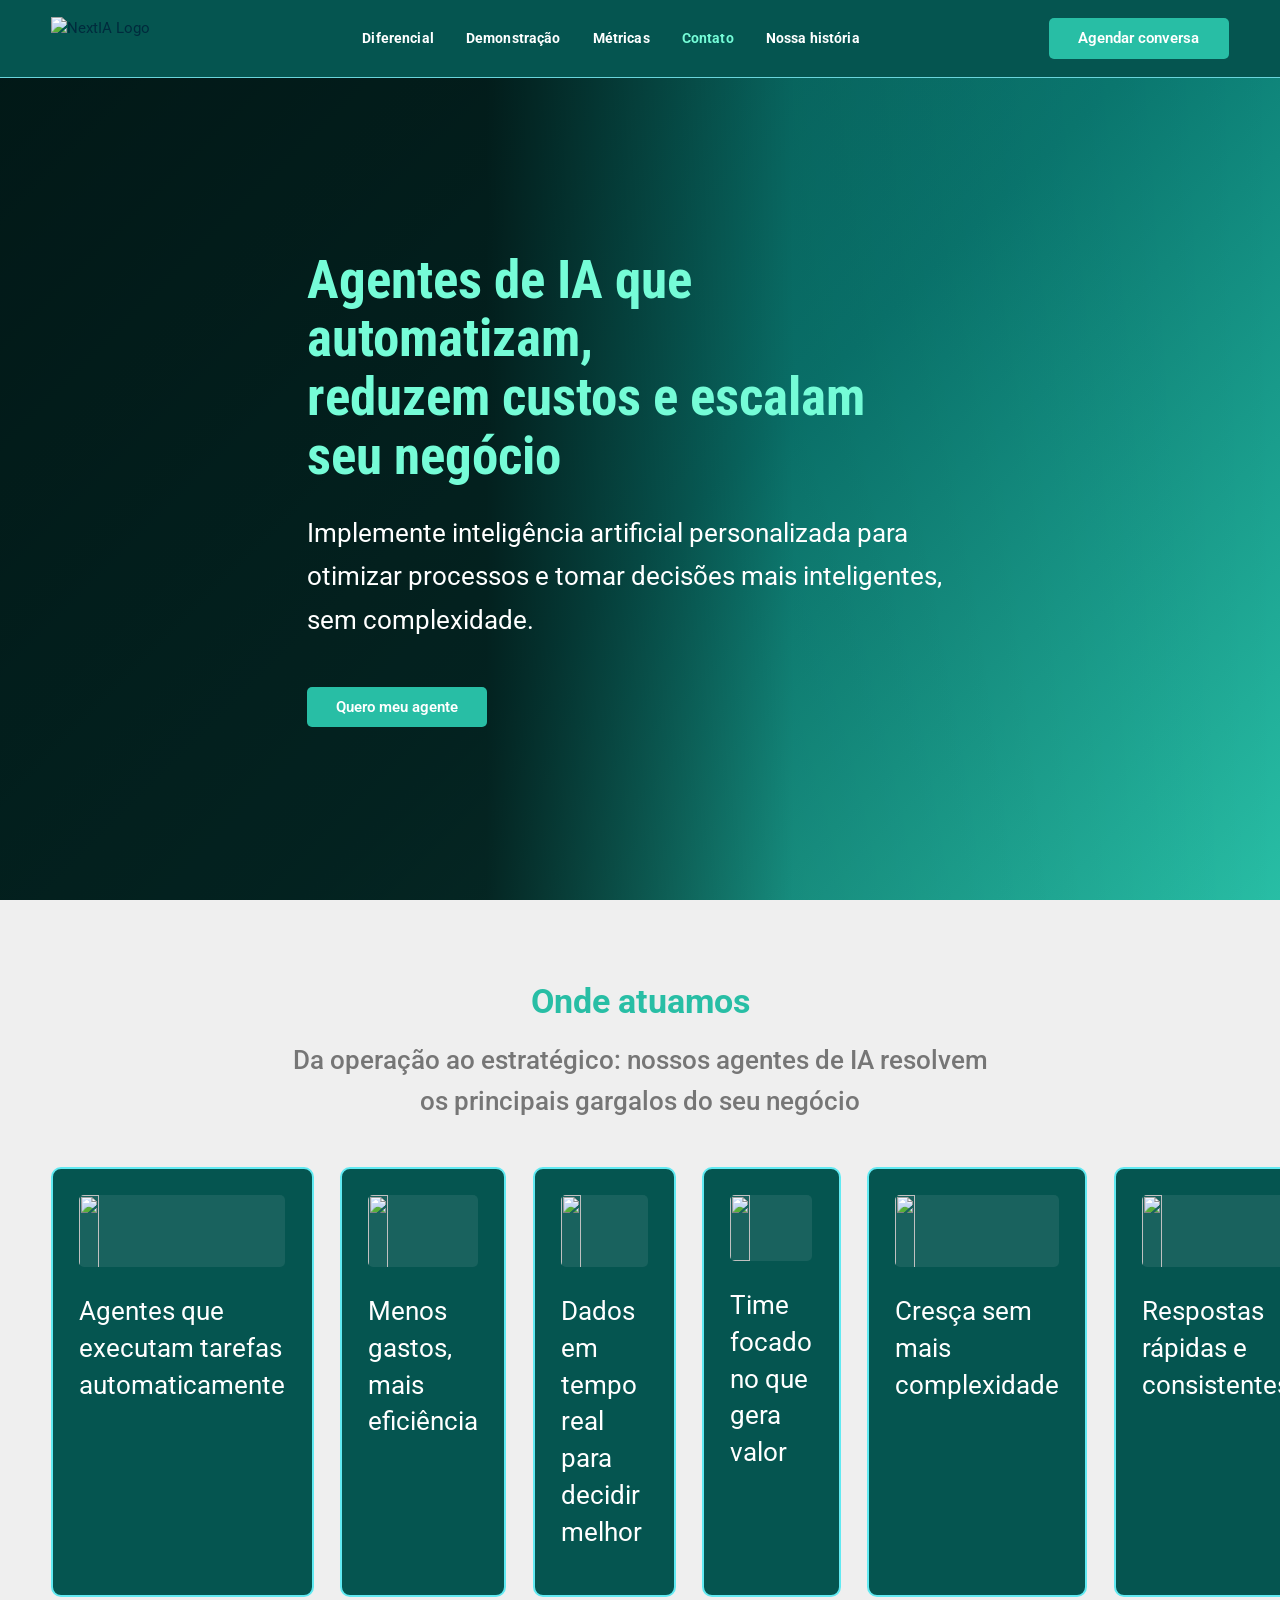
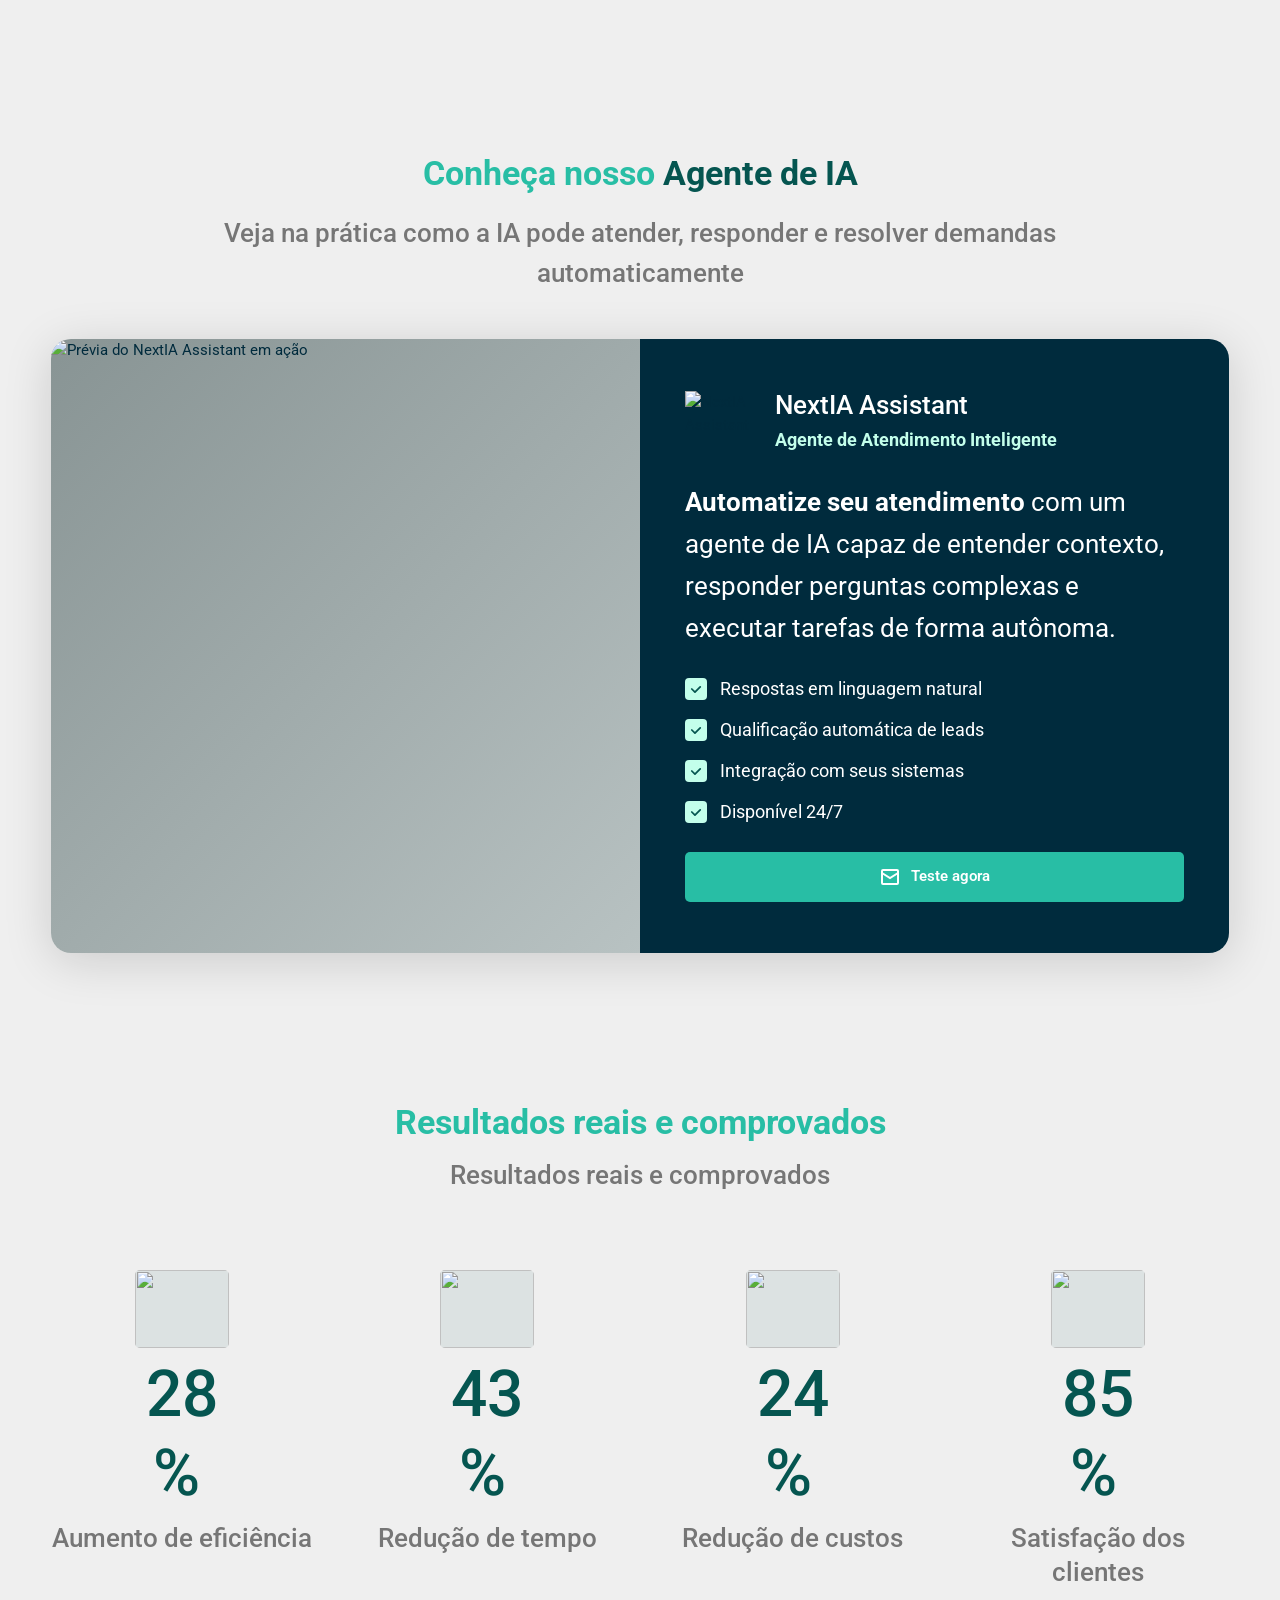
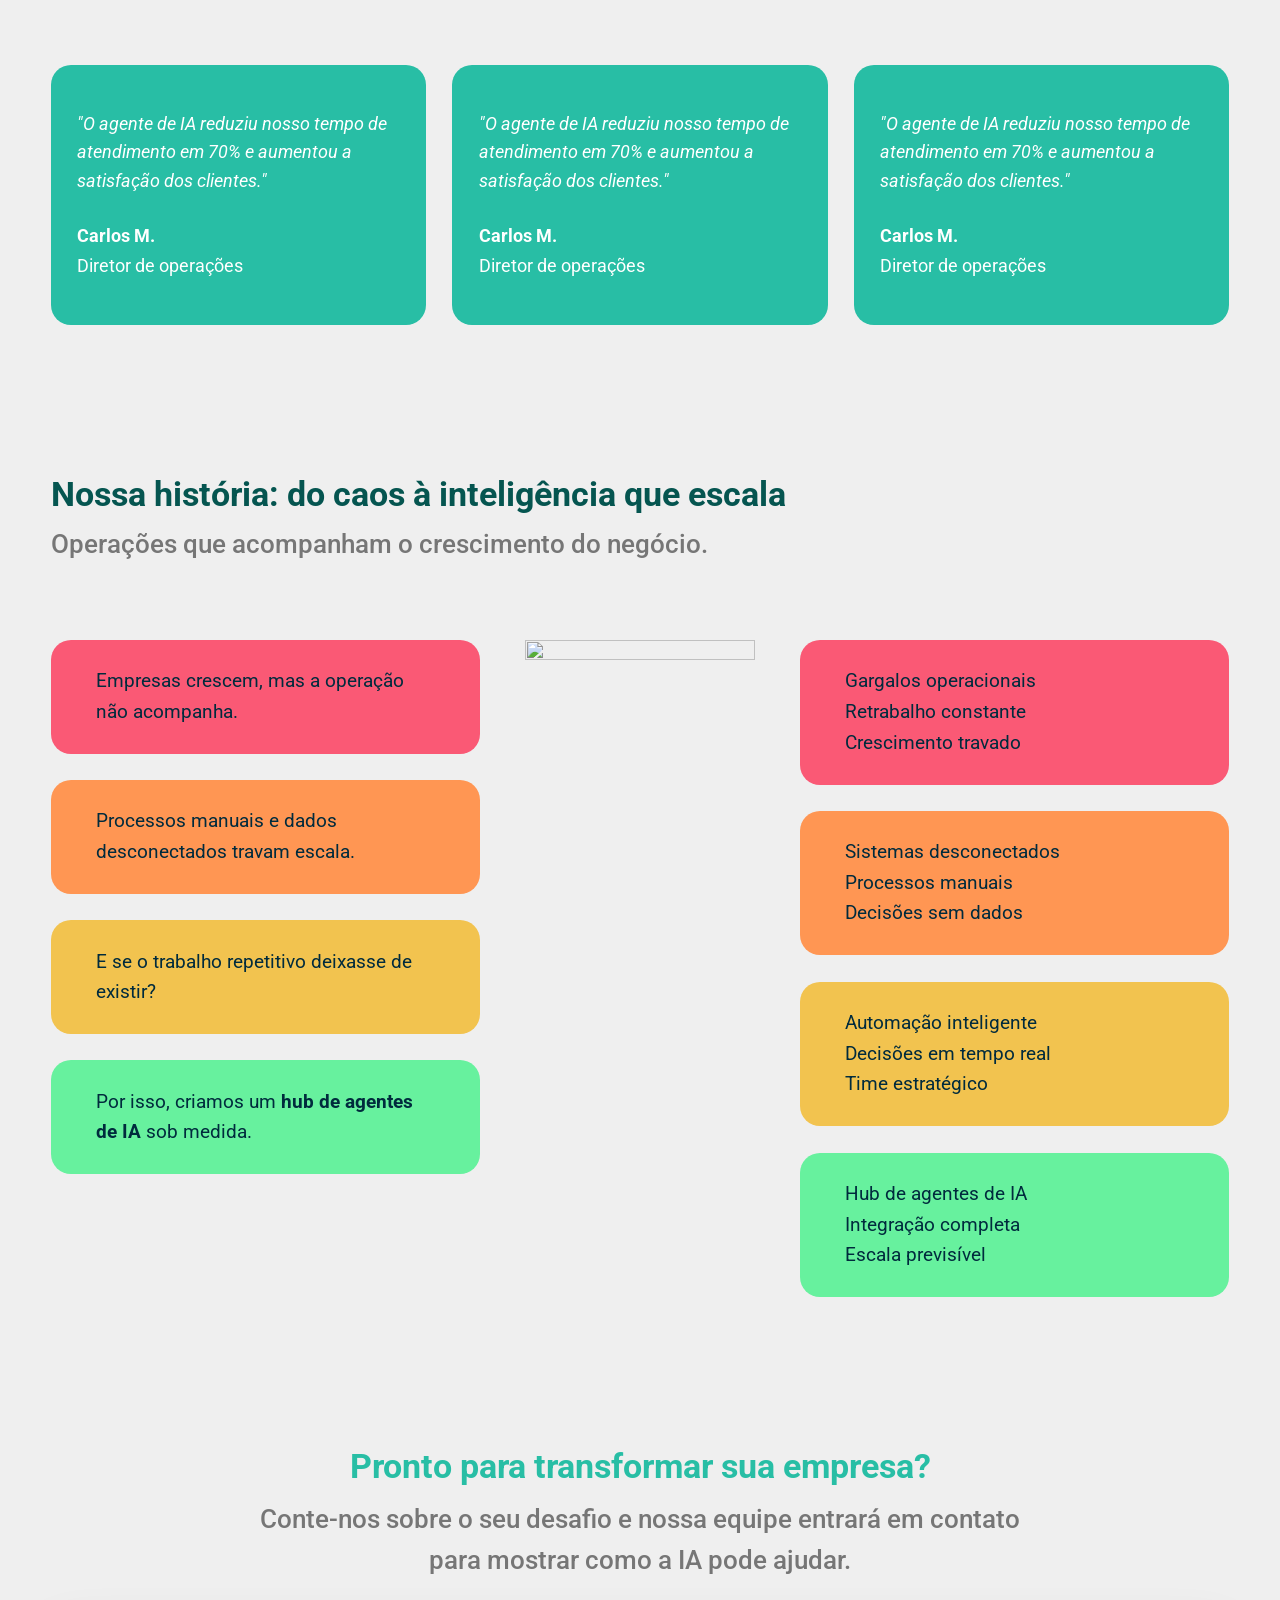
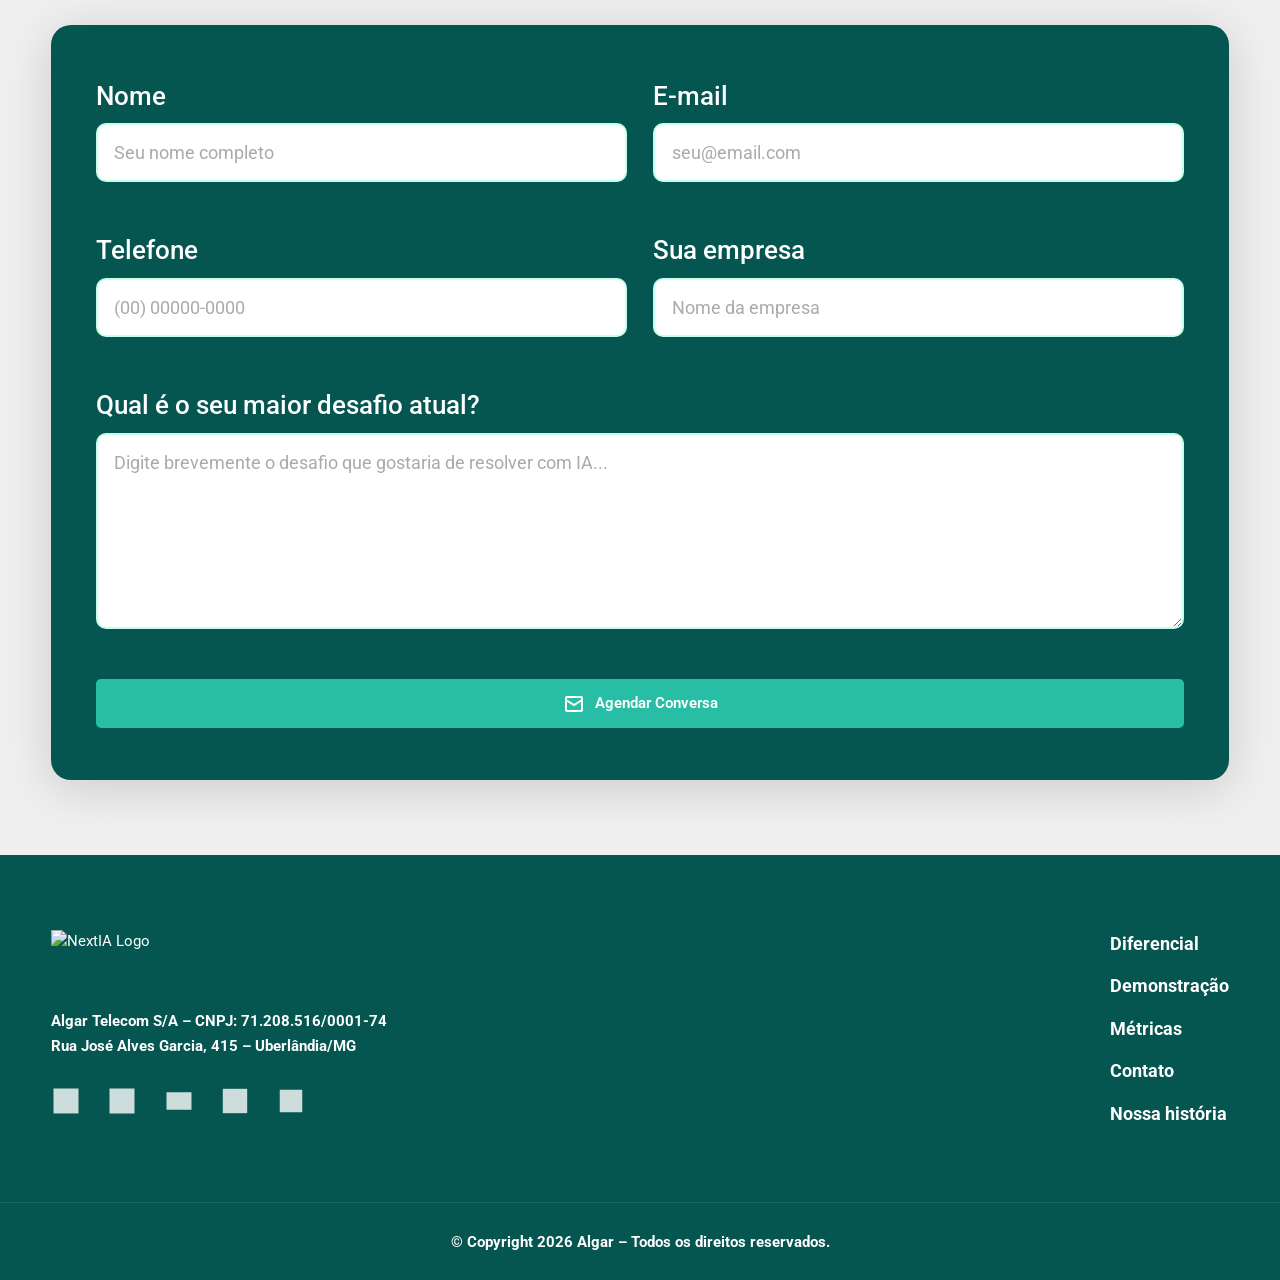
==== NextIA/index.html @ 6cfb0393 "Add files via upload" ====
<!DOCTYPE html>
<html lang="pt-BR">
<head>
  <meta charset="UTF-8" />
  <meta name="viewport" content="width=device-width, initial-scale=1.0" />
  <meta name="description" content="NextIA – Agentes de IA que automatizam, reduzem custos e escalam seu negócio." />
  <title>NextIA – Agentes de IA para seu Negócio</title>

  <!-- Google Fonts -->
  <link rel="preconnect" href="https://fonts.googleapis.com" />
  <link rel="preconnect" href="https://fonts.gstatic.com" crossorigin />
  <link href="https://fonts.googleapis.com/css2?family=Roboto+Condensed:wght@700&family=Roboto:ital,wght@0,400;0,500;0,700;1,400&display=swap" rel="stylesheet" />

  <!-- Stylesheets -->
  <link rel="stylesheet" href="assets/css/reset.css" />
  <link rel="stylesheet" href="assets/css/variables.css" />
  <link rel="stylesheet" href="assets/css/base.css" />
  <link rel="stylesheet" href="assets/css/layout.css" />
  <link rel="stylesheet" href="assets/css/components.css" />
  <link rel="stylesheet" href="assets/css/sections.css" />
  <link rel="stylesheet" href="assets/css/responsive.css" />
</head>
<body>

  <!-- ═══════════════════════════════════════ NAVBAR ═══════════════════════════════════════ -->
  <header class="navbar" id="navbar">
    <div class="navbar__inner container">
      <a href="#" class="navbar__logo" aria-label="NextIA – Página inicial">
        <img src="assets/images/logo.svg" alt="NextIA Logo" width="147" height="53" />
      </a>

      <nav class="navbar__nav" aria-label="Menu principal">
        <ul class="navbar__links" role="list">
          <li><a href="#diferencial" class="navbar__link">Diferencial</a></li>
          <li><a href="#demo"        class="navbar__link">Demonstração</a></li>
          <li><a href="#metricas"    class="navbar__link">Métricas</a></li>
          <li><a href="#contato"     class="navbar__link">Contato</a></li>
          <li><a href="#historia"    class="navbar__link">Nossa história</a></li>
        </ul>
      </nav>

      <a href="#contato" class="btn btn--primary">Agendar conversa</a>

      <button class="navbar__hamburger" aria-label="Abrir menu" aria-expanded="false" aria-controls="mobile-menu">
        <span></span><span></span><span></span>
      </button>
    </div>

    <!-- Mobile menu -->
    <nav class="navbar__mobile" id="mobile-menu" aria-hidden="true">
      <ul role="list">
        <li><a href="#diferencial" class="navbar__link">Diferencial</a></li>
        <li><a href="#demo"        class="navbar__link">Demonstração</a></li>
        <li><a href="#metricas"    class="navbar__link">Métricas</a></li>
        <li><a href="#contato"     class="navbar__link">Contato</a></li>
        <li><a href="#historia"    class="navbar__link">Nossa história</a></li>
        <li><a href="#contato" class="btn btn--primary btn--full">Agendar conversa</a></li>
      </ul>
    </nav>
  </header>

  <main>

    <!-- ═══════════════════════════════════════ HERO ══════════════════════════════════════════ -->
    <section class="hero" aria-label="Destaque principal">
      <div class="hero__bg" aria-hidden="true"></div>
      <div class="hero__content container">
        <h1 class="hero__title">
          Agentes de IA que automatizam,<br />
          reduzem custos e escalam<br />
          seu negócio
        </h1>
        <p class="hero__subtitle">
          Implemente inteligência artificial personalizada para otimizar processos
          e tomar decisões mais inteligentes, sem complexidade.
        </p>
        <a href="#contato" class="btn btn--primary">Quero meu agente</a>
      </div>
    </section>

    <!-- ════════════════════════════════════ DIFERENCIAL ══════════════════════════════════════ -->
    <section class="section diferencial" id="diferencial" aria-labelledby="diferencial-title">
      <div class="container">
        <p class="section__eyebrow">Onde atuamos</p>
        <h2 class="section__title" id="diferencial-title">
          Da operação ao estratégico: nossos agentes de IA resolvem<br />
          os principais gargalos do seu negócio
        </h2>

        <div class="cards-grid" role="list">

          <article class="card" role="listitem">
            <img class="card__icon" src="assets/images/icon-automation.svg" alt="" aria-hidden="true" width="87" height="82" />
            <p class="card__text">Agentes que executam tarefas automaticamente</p>
          </article>

          <article class="card" role="listitem">
            <img class="card__icon" src="assets/images/icon-efficiency.svg" alt="" aria-hidden="true" width="94" height="78" />
            <p class="card__text">Menos gastos, mais eficiência</p>
          </article>

          <article class="card" role="listitem">
            <img class="card__icon" src="assets/images/icon-data.svg" alt="" aria-hidden="true" width="100" height="83" />
            <p class="card__text">Dados em tempo real para decidir melhor</p>
          </article>

          <article class="card" role="listitem">
            <img class="card__icon" src="assets/images/icon-focus.svg" alt="" aria-hidden="true" width="79" height="66" />
            <p class="card__text">Time focado no que gera valor</p>
          </article>

          <article class="card" role="listitem">
            <img class="card__icon" src="assets/images/icon-scale.svg" alt="" aria-hidden="true" width="94" height="78" />
            <p class="card__text">Cresça sem mais complexidade</p>
          </article>

          <article class="card" role="listitem">
            <img class="card__icon" src="assets/images/icon-response.svg" alt="" aria-hidden="true" width="94" height="78" />
            <p class="card__text">Respostas rápidas e consistentes</p>
          </article>

        </div>
      </div>
    </section>

    <!-- ══════════════════════════════════════ DEMO ═══════════════════════════════════════════ -->
    <section class="section demo" id="demo" aria-labelledby="demo-title">
      <div class="container">
        <p class="section__eyebrow">
          Conheça nosso <span class="text--dark">Agente de IA</span>
        </p>
        <h2 class="section__subtitle" id="demo-title">
          Veja na prática como a IA pode atender, responder e resolver demandas<br />
          automaticamente
        </h2>

        <div class="demo__wrapper">
          <div class="demo__media">
            <img src="assets/images/demo-preview.png" alt="Prévia do NextIA Assistant em ação" width="860" height="547" loading="lazy" />
          </div>

          <div class="demo__info">
            <header class="demo__header">
              <img src="assets/images/agent-avatar.svg" alt="NextIA Assistant" width="75" height="73" />
              <div>
                <h3 class="demo__agent-name">NextIA Assistant</h3>
                <p class="demo__agent-tag">Agente de Atendimento Inteligente</p>
              </div>
            </header>

            <p class="demo__description">
              <strong>Automatize seu atendimento</strong> com um agente de IA
              capaz de entender contexto, responder perguntas complexas e executar
              tarefas de forma autônoma.
            </p>

            <ul class="demo__features" role="list">
              <li class="demo__feature">
                <span class="demo__check" aria-hidden="true"></span>
                Respostas em linguagem natural
              </li>
              <li class="demo__feature">
                <span class="demo__check" aria-hidden="true"></span>
                Qualificação automática de leads
              </li>
              <li class="demo__feature">
                <span class="demo__check" aria-hidden="true"></span>
                Integração com seus sistemas
              </li>
              <li class="demo__feature">
                <span class="demo__check" aria-hidden="true"></span>
                Disponível 24/7
              </li>
            </ul>

            <a href="#contato" class="btn btn--primary btn--icon">
              <svg aria-hidden="true" width="24" height="24" viewBox="0 0 24 24" fill="none">
                <rect x="4" y="5" width="16" height="14" rx="1" stroke="white" stroke-width="2"/>
                <path d="M4 8l8 5 8-5" stroke="white" stroke-width="2"/>
              </svg>
              Teste agora
            </a>
          </div>
        </div>
      </div>
    </section>

    <!-- ════════════════════════════════════ MÉTRICAS ═════════════════════════════════════════ -->
    <section class="section metricas" id="metricas" aria-labelledby="metricas-title">
      <div class="container">
        <h2 class="section__eyebrow--green" id="metricas-title">Resultados reais e comprovados</h2>
        <p class="section__subtitle--gray">Resultados reais e comprovados</p>

        <div class="stats-grid" role="list">

          <div class="stat" role="listitem">
            <img src="assets/images/icon-efficiency.svg" alt="" aria-hidden="true" width="94" height="78" loading="lazy" />
            <span class="stat__number" data-target="32">0</span><span class="stat__symbol">%</span>
            <p class="stat__label">Aumento de eficiência</p>
          </div>

          <div class="stat" role="listitem">
            <img src="assets/images/icon-time.svg" alt="" aria-hidden="true" width="94" height="78" loading="lazy" />
            <span class="stat__number" data-target="48">0</span><span class="stat__symbol">%</span>
            <p class="stat__label">Redução de tempo</p>
          </div>

          <div class="stat" role="listitem">
            <img src="assets/images/icon-cost.svg" alt="" aria-hidden="true" width="94" height="78" loading="lazy" />
            <span class="stat__number" data-target="27">0</span><span class="stat__symbol">%</span>
            <p class="stat__label">Redução de custos</p>
          </div>

          <div class="stat" role="listitem">
            <img src="assets/images/icon-satisfaction.svg" alt="" aria-hidden="true" width="94" height="78" loading="lazy" />
            <span class="stat__number" data-target="95">0</span><span class="stat__symbol">%</span>
            <p class="stat__label">Satisfação dos clientes</p>
          </div>

        </div>

        <!-- Testimonials -->
        <div class="testimonials-grid" aria-label="Depoimentos de clientes">

          <blockquote class="testimonial">
            <p>"O agente de IA reduziu nosso tempo de atendimento em 70% e aumentou a satisfação dos clientes."</p>
            <footer>
              <strong>Carlos M.</strong>
              <span>Diretor de operações</span>
            </footer>
          </blockquote>

          <blockquote class="testimonial">
            <p>"O agente de IA reduziu nosso tempo de atendimento em 70% e aumentou a satisfação dos clientes."</p>
            <footer>
              <strong>Carlos M.</strong>
              <span>Diretor de operações</span>
            </footer>
          </blockquote>

          <blockquote class="testimonial">
            <p>"O agente de IA reduziu nosso tempo de atendimento em 70% e aumentou a satisfação dos clientes."</p>
            <footer>
              <strong>Carlos M.</strong>
              <span>Diretor de operações</span>
            </footer>
          </blockquote>

        </div>
      </div>
    </section>

    <!-- ══════════════════════════════════════ HISTÓRIA ═══════════════════════════════════════ -->
    <section class="section historia" id="historia" aria-labelledby="historia-title">
      <div class="container">
        <h2 class="historia__title" id="historia-title">
          Nossa história: do caos à inteligência que escala
        </h2>
        <p class="historia__subtitle">Operações que acompanham o crescimento do negócio.</p>

        <div class="historia__wrapper">

          <!-- Timeline left (narrative) -->
          <div class="timeline timeline--left" aria-label="Desafios e soluções">
            <div class="timeline__item timeline__item--red">
              <p>Empresas crescem, mas a operação não acompanha.</p>
            </div>
            <div class="timeline__item timeline__item--orange">
              <p>Processos manuais e dados desconectados travam escala.</p>
            </div>
            <div class="timeline__item timeline__item--yellow">
              <p>E se o trabalho repetitivo deixasse de existir?</p>
            </div>
            <div class="timeline__item timeline__item--green">
              <p>Por isso, criamos um <strong>hub de agentes de IA</strong> sob medida.</p>
            </div>
          </div>

          <!-- Center image -->
          <div class="historia__visual" aria-hidden="true">
            <img src="assets/images/timeline-visual.png" alt="" width="320" height="838" loading="lazy" />
          </div>

          <!-- Timeline right (pain vs gain) -->
          <div class="timeline timeline--right" aria-label="Antes e depois">
            <div class="timeline__item timeline__item--red">
              <p>Gargalos operacionais<br />Retrabalho constante<br />Crescimento travado</p>
            </div>
            <div class="timeline__item timeline__item--orange">
              <p>Sistemas desconectados<br />Processos manuais<br />Decisões sem dados</p>
            </div>
            <div class="timeline__item timeline__item--yellow">
              <p>Automação inteligente<br />Decisões em tempo real<br />Time estratégico</p>
            </div>
            <div class="timeline__item timeline__item--green">
              <p>Hub de agentes de IA<br />Integração completa<br />Escala previsível</p>
            </div>
          </div>

        </div>
      </div>
    </section>

    <!-- ══════════════════════════════════════ CONTATO ════════════════════════════════════════ -->
    <section class="section contato" id="contato" aria-labelledby="contato-title">
      <div class="container">
        <h2 class="section__eyebrow--green" id="contato-title">Pronto para transformar sua empresa?</h2>
        <p class="section__subtitle--gray">
          Conte-nos sobre o seu desafio e nossa equipe entrará em contato<br />
          para mostrar como a IA pode ajudar.
        </p>

        <div class="form-card">
          <form class="contact-form" id="contact-form" novalidate aria-label="Formulário de contato">

            <div class="form-row">
              <div class="form-group">
                <label for="nome" class="form-label">Nome</label>
                <input type="text" id="nome" name="nome" class="form-input" placeholder="Seu nome completo" required autocomplete="name" />
                <span class="form-error" aria-live="polite"></span>
              </div>

              <div class="form-group">
                <label for="email" class="form-label">E-mail</label>
                <input type="email" id="email" name="email" class="form-input" placeholder="seu@email.com" required autocomplete="email" />
                <span class="form-error" aria-live="polite"></span>
              </div>
            </div>

            <div class="form-row">
              <div class="form-group">
                <label for="telefone" class="form-label">Telefone</label>
                <input type="tel" id="telefone" name="telefone" class="form-input" placeholder="(00) 00000-0000" autocomplete="tel" />
                <span class="form-error" aria-live="polite"></span>
              </div>

              <div class="form-group">
                <label for="empresa" class="form-label">Sua empresa</label>
                <input type="text" id="empresa" name="empresa" class="form-input" placeholder="Nome da empresa" autocomplete="organization" />
                <span class="form-error" aria-live="polite"></span>
              </div>
            </div>

            <div class="form-group form-group--full">
              <label for="desafio" class="form-label">Qual é o seu maior desafio atual?</label>
              <textarea id="desafio" name="desafio" class="form-input form-textarea" placeholder="Digite brevemente o desafio que gostaria de resolver com IA..." rows="6" required></textarea>
              <span class="form-error" aria-live="polite"></span>
            </div>

            <button type="submit" class="btn btn--primary btn--icon btn--full">
              <svg aria-hidden="true" width="24" height="24" viewBox="0 0 24 24" fill="none">
                <rect x="4" y="5" width="16" height="14" rx="1" stroke="white" stroke-width="2"/>
                <path d="M4 8l8 5 8-5" stroke="white" stroke-width="2"/>
              </svg>
              Agendar Conversa
            </button>

          </form>
        </div>
      </div>
    </section>

  </main>

  <!-- ══════════════════════════════════════ FOOTER ════════════════════════════════════════════ -->
  <footer class="footer" role="contentinfo">
    <div class="footer__inner container">

      <div class="footer__brand">
        <a href="#" aria-label="NextIA – topo da página">
          <img src="assets/images/logo.svg" alt="NextIA Logo" width="147" height="53" loading="lazy" />
        </a>
        <p class="footer__legal">
          Algar Telecom S/A – CNPJ: 71.208.516/0001-74<br />
          Rua José Alves Garcia, 415 – Uberlândia/MG
        </p>

        <div class="footer__social" aria-label="Redes sociais">
          <a href="#" class="footer__social-link" aria-label="Facebook">
            <svg width="30" height="30" viewBox="0 0 30 30" aria-hidden="true"><rect x="2.5" y="2.5" width="25" height="24.94" fill="white"/></svg>
          </a>
          <a href="#" class="footer__social-link" aria-label="Instagram">
            <svg width="30" height="30" viewBox="0 0 30 30" aria-hidden="true"><rect x="2.5" y="2.5" width="25" height="25" fill="white"/></svg>
          </a>
          <a href="#" class="footer__social-link" aria-label="LinkedIn">
            <svg width="30" height="30" viewBox="0 0 30 30" aria-hidden="true"><rect x="2.5" y="6.25" width="25" height="17.5" fill="white"/></svg>
          </a>
          <a href="#" class="footer__social-link" aria-label="Twitter / X">
            <svg width="30" height="30" viewBox="0 0 30 30" aria-hidden="true"><rect x="2.81" y="2.81" width="24.38" height="24.38" fill="white"/></svg>
          </a>
          <a href="#" class="footer__social-link" aria-label="YouTube">
            <svg width="30" height="30" viewBox="0 0 30 30" aria-hidden="true"><rect x="3.75" y="3.75" width="22.5" height="22.5" fill="white"/></svg>
          </a>
        </div>
      </div>

      <nav class="footer__nav" aria-label="Menu do rodapé">
        <ul role="list">
          <li><a href="#diferencial">Diferencial</a></li>
          <li><a href="#demo">Demonstração</a></li>
          <li><a href="#metricas">Métricas</a></li>
          <li><a href="#contato">Contato</a></li>
          <li><a href="#historia">Nossa história</a></li>
        </ul>
      </nav>

    </div>

    <p class="footer__copyright">© Copyright 2026 Algar – Todos os direitos reservados.</p>
  </footer>

  <!-- Scripts -->
  <script type="module" src="assets/js/utils.js"       defer></script>
  <script type="module" src="assets/js/navbar.js"      defer></script>
  <script type="module" src="assets/js/animations.js"  defer></script>
  <script type="module" src="assets/js/counter.js"     defer></script>
  <script type="module" src="assets/js/form.js"        defer></script>
</body>
</html>
---- NextIA/assets/css/variables.css ----
/* ─────────────────────────────────────────────
   variables.css  –  Design Tokens (Custom Properties)
   Ponto único de verdade para cores, tipografia,
   espaçamentos e breakpoints.
───────────────────────────────────────────── */

:root {
  /* ── Paleta de cores ── */
  --color-primary:        #28BEA5;   /* teal principal */
  --color-primary-dark:   #055550;   /* teal escuro */
  --color-accent:         #75FCD7;   /* mint hero */
  --color-accent-light:   #C3FFEB;   /* mint claro */
  --color-border-glow:    #61EAF2;   /* ciano cards */
  --color-border-glow2:   #6AD5DC;   /* ciano variante */

  /* Estados / feedback */
  --color-red:            #FA5975;
  --color-orange:         #FF9653;
  --color-yellow:         #F2C34F;
  --color-green:          #67F19E;

  /* Neutros */
  --color-white:          #FFFFFF;
  --color-bg:             #EFEFEF;
  --color-dark:           #002B3D;
  --color-gray:           #767676;

  /* ── Tipografia ── */
  --font-condensed:       'Roboto Condensed', sans-serif;
  --font-base:            'Roboto', sans-serif;

  /* Escala fluida: mínimo confortável → máximo generoso */
  --text-hero:      clamp(2.25rem, 4vw + 0.5rem, 3.5rem);   /* 36–56px */
  --text-h2:        clamp(1.75rem, 2.5vw + 0.5rem, 2.25rem); /* 28–36px */
  --text-h3:        clamp(1.25rem, 1.8vw + 0.25rem, 1.75rem);/* 20–28px */
  --text-body-lg:   clamp(1.05rem, 1.2vw + 0.2rem, 1.35rem); /* 17–22px */
  --text-body:      1rem;                                      /* 16px */
  --text-sm:        0.875rem;                                  /* 14px */

  /* ── Espaçamento ── */
  --space-xs:   0.5rem;
  --space-sm:   1rem;
  --space-md:   1.75rem;
  --space-lg:   3rem;
  --space-xl:   5rem;
  --space-2xl:  8rem;

  /* ── Layout ── */
  --container-max:   1600px;
  --container-px:    clamp(1.25rem, 4vw, 5rem);

  /* ── Bordas ── */
  --radius-sm:   5px;
  --radius-md:   10px;
  --radius-lg:   20px;

  /* ── Sombras ── */
  --shadow-card:  0 4px 24px rgba(0, 0, 0, 0.12);
  --shadow-btn:   0 2px 8px rgba(40, 190, 165, 0.35);

  /* ── Transições ── */
  --transition-fast:   150ms ease;
  --transition-base:   300ms ease;
  --transition-slow:   500ms ease;

  /* ── Navbar ── */
  --navbar-height: 78px;
}
---- NextIA/assets/css/base.css ----
/* ─────────────────────────────────────────────
   base.css  –  Estilos globais / tipografia base
───────────────────────────────────────────── */

html {
  font-size: clamp(15px, 1.1vw, 18px);
}

body {
  font-family: var(--font-base);
  font-size: var(--text-body);
  color: var(--color-dark);
  background-color: var(--color-bg);
}

h1, h2, h3, h4, h5, h6 {
  line-height: 1.2;
}

p {
  line-height: 1.6;
}

/* Utilitários de texto */
.text--dark    { color: var(--color-primary-dark); }
.text--primary { color: var(--color-primary); }
.text--accent  { color: var(--color-accent); }
.text--white   { color: var(--color-white); }
.text--gray    { color: var(--color-gray); }

/* Acessibilidade – foco visível */
:focus-visible {
  outline: 3px solid var(--color-primary);
  outline-offset: 3px;
  border-radius: var(--radius-sm);
}

/* Skip link */
.skip-link {
  position: absolute;
  top: -999px;
  left: 1rem;
  z-index: 9999;
  background: var(--color-primary);
  color: var(--color-white);
  padding: 0.5rem 1rem;
  border-radius: var(--radius-sm);
}

.skip-link:focus {
  top: 1rem;
}
---- NextIA/assets/css/layout.css ----
/* ─────────────────────────────────────────────
   layout.css  –  Container, grid e helpers de layout
───────────────────────────────────────────── */

/* ── Container central ── */
.container {
  width: 100%;
  max-width: var(--container-max);
  margin-inline: auto;
  padding-inline: var(--container-px);
}

/* ── Seção base ── */
.section {
  padding-block: var(--space-xl);
  width: 100%;
}

/* ── Flex helpers ── */
.flex          { display: flex; }
.flex-center   { display: flex; align-items: center; justify-content: center; }
.flex-between  { display: flex; align-items: center; justify-content: space-between; }
.flex-col      { display: flex; flex-direction: column; }
.gap-sm        { gap: var(--space-sm); }
.gap-md        { gap: var(--space-md); }
.gap-lg        { gap: var(--space-lg); }

/* ── Visibilidade ── */
.visually-hidden {
  position: absolute;
  width: 1px;
  height: 1px;
  padding: 0;
  margin: -1px;
  overflow: hidden;
  clip: rect(0,0,0,0);
  white-space: nowrap;
  border: 0;
}
---- NextIA/assets/css/components.css ----
/* ─────────────────────────────────────────────
   components.css  –  Componentes reutilizáveis
   Revisado: tamanhos fluidos e bem proporcionados
───────────────────────────────────────────── */


/* ══════════════ BOTÕES ══════════════ */

.btn {
  display: inline-flex;
  align-items: center;
  justify-content: center;
  gap: 0.6rem;
  padding: 0.85rem 1.75rem;
  border-radius: var(--radius-sm);
  font-size: clamp(1rem, 1.1vw, 1.15rem);
  font-weight: 600;
  font-family: var(--font-base);
  line-height: 1;
  transition:
    background-color var(--transition-fast),
    box-shadow       var(--transition-fast),
    transform        var(--transition-fast);
  white-space: nowrap;
  cursor: pointer;
}

.btn--primary {
  background-color: var(--color-primary);
  color: var(--color-white);
  min-width: 200px;
}

.btn--primary:hover,
.btn--primary:focus-visible {
  background-color: #20a690;
  box-shadow: var(--shadow-btn);
  transform: translateY(-2px);
}

.btn--primary:active {
  transform: translateY(0);
  box-shadow: none;
}

.btn--icon svg { flex-shrink: 0; }
.btn--full { width: 100%; }


/* ══════════════ CARDS ══════════════ */

.cards-grid {
  display: grid;
  grid-template-columns: repeat(auto-fit, minmax(min(200px, 100%), 1fr));
  gap: var(--space-md);
  margin-top: var(--space-lg);
}

.card {
  background-color: var(--color-primary-dark);
  border: 2px solid var(--color-border-glow);
  border-radius: var(--radius-md);
  padding: var(--space-md) var(--space-md) var(--space-lg);
  display: flex;
  flex-direction: column;
  gap: var(--space-md);
  transition: transform var(--transition-base), box-shadow var(--transition-base);
  cursor: default;
}

.card:hover {
  transform: translateY(-5px);
  box-shadow: 0 12px 40px rgba(97, 234, 242, 0.18);
}

.card__icon {
  width: auto;
  max-height: 72px;
  /* placeholder cinza quando sem imagem real */
  background: rgba(255,255,255,0.08);
  border-radius: var(--radius-sm);
  min-height: 56px;
}

.card__text {
  color: var(--color-white);
  font-size: var(--text-h3);
  font-weight: 400;
  line-height: 1.4;
}


/* ══════════════ STATS ══════════════ */

.stats-grid {
  display: grid;
  grid-template-columns: repeat(auto-fit, minmax(200px, 1fr));
  gap: var(--space-lg);
  margin-top: var(--space-xl);
  text-align: center;
}

.stat {
  display: flex;
  flex-direction: column;
  align-items: center;
  gap: var(--space-sm);
}

.stat img {
  background: rgba(5,85,80,0.08);
  border-radius: var(--radius-sm);
  min-height: 56px;
}

.stat__number,
.stat__symbol {
  color: var(--color-primary-dark);
  font-size: clamp(2.75rem, 5vw, 4.5rem);
  font-weight: 500;
  line-height: 1;
}

.stat__number + .stat__symbol { margin-left: -0.15em; }

.stat__label {
  color: var(--color-gray);
  font-size: var(--text-h3);
  font-weight: 500;
  line-height: 1.3;
}


/* ══════════════ TESTIMONIALS ══════════════ */

.testimonials-grid {
  display: grid;
  grid-template-columns: repeat(auto-fit, minmax(min(300px, 100%), 1fr));
  gap: var(--space-md);
  margin-top: var(--space-xl);
}

.testimonial {
  background-color: var(--color-primary);
  border-radius: var(--radius-lg);
  padding: var(--space-lg) var(--space-md);
  color: var(--color-white);
  display: flex;
  flex-direction: column;
  gap: var(--space-md);
  transition: transform var(--transition-base);
}

.testimonial:hover { transform: translateY(-4px); }

.testimonial p {
  font-size: clamp(1rem, 1.4vw, 1.4rem);
  font-style: italic;
  line-height: 1.6;
  flex: 1;
}

.testimonial footer { display: flex; flex-direction: column; gap: 0.2rem; }
.testimonial footer strong { font-size: var(--text-body-lg); }
.testimonial footer span  { font-size: var(--text-body-lg); font-weight: 400; }


/* ══════════════ FORMULÁRIO ══════════════ */

.form-card {
  background-color: var(--color-primary-dark);
  border-radius: var(--radius-lg);
  padding: clamp(2rem, 4vw, 4rem) clamp(1.5rem, 3.5vw, 3.5rem);
  margin-top: var(--space-lg);
  box-shadow: 0 8px 48px rgba(0,0,0,0.15);
}

.contact-form {
  display: flex;
  flex-direction: column;
  gap: var(--space-md);
}

.form-row {
  display: grid;
  grid-template-columns: repeat(auto-fit, minmax(min(280px, 100%), 1fr));
  gap: var(--space-md);
}

.form-group { display: flex; flex-direction: column; gap: 0.5rem; }
.form-group--full { grid-column: 1 / -1; }

.form-label {
  color: var(--color-white);
  font-size: var(--text-h3);
  font-weight: 500;
}

.form-input {
  background-color: var(--color-white);
  border: 2px solid var(--color-accent-light);
  border-radius: var(--radius-md);
  padding: 0.9rem 1.1rem;
  font-size: var(--text-body-lg);
  color: var(--color-dark);
  width: 100%;
  transition: border-color var(--transition-fast), box-shadow var(--transition-fast);
}

.form-input:focus {
  outline: none;
  border-color: var(--color-primary);
  box-shadow: 0 0 0 3px rgba(40,190,165,0.25);
}

.form-input.is-invalid { border-color: var(--color-red); }

.form-textarea {
  resize: vertical;
  min-height: 180px;
}

.form-input::placeholder { color: #aaa; }

.form-error {
  color: #FF7B8E;
  font-size: var(--text-sm);
  min-height: 1.2em;
}


/* ══════════════ TIMELINE ══════════════ */

.timeline__item {
  border-radius: var(--radius-lg);
  padding: var(--space-md) var(--space-lg);
  font-size: clamp(1rem, 1.5vw, 1.5rem);
  line-height: 1.55;
}

.timeline__item--red    { background-color: var(--color-red); }
.timeline__item--orange { background-color: var(--color-orange); }
.timeline__item--yellow { background-color: var(--color-yellow); }
.timeline__item--green  { background-color: var(--color-green); }
---- NextIA/assets/css/sections.css ----
/* ─────────────────────────────────────────────
   sections.css  –  Estilos específicos por seção
   Revisado: layout fluido, tamanhos adequados para desktop
───────────────────────────────────────────── */


/* ══════════════ NAVBAR ══════════════ */

.navbar {
  position: fixed;
  top: 0; left: 0; right: 0;
  z-index: 100;
  height: var(--navbar-height);
  background-color: var(--color-primary-dark);
  border-bottom: 0.5px solid var(--color-border-glow2);
  transition: box-shadow var(--transition-base);
}

.navbar.is-scrolled { box-shadow: 0 2px 20px rgba(0,0,0,0.3); }

.navbar__inner {
  display: flex;
  align-items: center;
  justify-content: space-between;
  height: 100%;
  gap: var(--space-lg);
}

.navbar__logo img { height: 44px; width: auto; }

.navbar__links {
  display: flex;
  align-items: center;
  gap: clamp(1.25rem, 2.5vw, 2.5rem);
  list-style: none;
}

.navbar__link {
  color: var(--color-white);
  font-size: clamp(0.9rem, 1.1vw, 1.1rem);
  font-weight: 700;
  letter-spacing: 0.01em;
  white-space: nowrap;
  transition: color var(--transition-fast);
}

.navbar__link:hover,
.navbar__link:focus-visible,
.navbar__link.is-active { color: var(--color-accent); }

.navbar__hamburger {
  display: none;
  flex-direction: column;
  gap: 5px;
  padding: 6px;
}

.navbar__hamburger span {
  display: block;
  width: 26px; height: 2px;
  background-color: var(--color-white);
  border-radius: 2px;
  transition: transform var(--transition-base), opacity var(--transition-base);
}

.navbar__mobile {
  display: none;
  position: absolute;
  top: var(--navbar-height);
  left: 0; right: 0;
  background-color: var(--color-primary-dark);
  border-bottom: 1px solid var(--color-border-glow2);
  padding: var(--space-md) var(--container-px);
}

.navbar__mobile ul { display: flex; flex-direction: column; gap: var(--space-md); list-style: none; }
.navbar__mobile.is-open { display: block; }

.navbar__hamburger[aria-expanded="true"] span:nth-child(1) { transform: translateY(7px) rotate(45deg); }
.navbar__hamburger[aria-expanded="true"] span:nth-child(2) { opacity: 0; }
.navbar__hamburger[aria-expanded="true"] span:nth-child(3) { transform: translateY(-7px) rotate(-45deg); }


/* ══════════════ HERO ══════════════ */

.hero {
  position: relative;
  min-height: 100svh;
  display: flex;
  align-items: center;
  overflow: hidden;
  padding-top: var(--navbar-height);
}

.hero__bg {
  position: absolute;
  inset: 0;
  background:
    linear-gradient(90deg, rgba(0,0,0,0.72) 38%, rgba(0,0,0,0.1) 62%, transparent 100%),
    linear-gradient(135deg, var(--color-primary-dark) 0%, #0a7a72 55%, #28BEA5 100%);
  z-index: 0;
}

.hero__content {
  position: relative;
  z-index: 1;
  max-width: min(760px, 55vw);
  padding-block: var(--space-2xl);
}

.hero__title {
  font-family: var(--font-condensed);
  font-size: var(--text-hero);
  font-weight: 700;
  color: var(--color-accent);
  line-height: 1.12;
  margin-bottom: var(--space-md);
  opacity: 0;
  transform: translateY(24px);
  animation: fadeUp 0.7s ease forwards 0.2s;
}

.hero__subtitle {
  color: var(--color-white);
  font-size: var(--text-h3);
  font-weight: 400;
  line-height: 1.65;
  margin-bottom: var(--space-lg);
  opacity: 0;
  transform: translateY(24px);
  animation: fadeUp 0.7s ease forwards 0.42s;
}

.hero .btn {
  opacity: 0;
  transform: translateY(24px);
  animation: fadeUp 0.7s ease forwards 0.62s;
}

@keyframes fadeUp {
  to { opacity: 1; transform: translateY(0); }
}


/* ══════════════ HEADINGS DE SEÇÃO ══════════════ */

.section__eyebrow,
.section__eyebrow--green {
  display: block;
  text-align: center;
  color: var(--color-primary);
  font-size: var(--text-h2);
  font-weight: 700;
  margin-bottom: 0.75rem;
}

.section__title,
.section__subtitle,
.section__subtitle--gray {
  display: block;
  text-align: center;
  color: var(--color-gray);
  font-size: var(--text-h3);
  font-weight: 500;
  line-height: 1.55;
  margin-bottom: var(--space-lg);
}


/* ══════════════ DIFERENCIAL ══════════════ */

.diferencial { background-color: var(--color-bg); }


/* ══════════════ DEMO ══════════════ */

.demo { background-color: var(--color-bg); }

.demo__wrapper {
  display: grid;
  grid-template-columns: 1fr 1fr;
  border-radius: var(--radius-lg);
  overflow: hidden;
  margin-top: var(--space-lg);
  min-height: 480px;
  box-shadow: 0 8px 48px rgba(0,0,0,0.15);
}

.demo__media {
  background: linear-gradient(135deg, #889494 0%, #b8c2c2 100%);
  min-height: 380px;
  display: flex;
  align-items: center;
  justify-content: center;
  position: relative;
}

.demo__media img {
  width: 100%;
  height: 100%;
  object-fit: cover;
  position: absolute;
  inset: 0;
}

.demo__info {
  background-color: var(--color-dark);
  padding: clamp(2rem, 4vw, 3.5rem) clamp(1.75rem, 3.5vw, 3rem);
  display: flex;
  flex-direction: column;
  gap: var(--space-md);
  justify-content: center;
}

.demo__header {
  display: flex;
  align-items: center;
  gap: var(--space-md);
}

.demo__header img {
  flex-shrink: 0;
  width: clamp(48px, 5vw, 75px);
  height: auto;
}

.demo__agent-name {
  color: var(--color-white);
  font-size: var(--text-h3);
  font-weight: 500;
}

.demo__agent-tag {
  color: var(--color-accent-light);
  font-size: var(--text-body-lg);
  font-weight: 700;
  margin-top: 0.25rem;
}

.demo__description {
  color: var(--color-white);
  font-size: var(--text-h3);
  line-height: 1.6;
}

.demo__features { display: flex; flex-direction: column; gap: 0.9rem; list-style: none; }

.demo__feature {
  display: flex;
  align-items: center;
  gap: 0.85rem;
  color: var(--color-white);
  font-size: var(--text-body-lg);
}

.demo__check {
  display: inline-flex;
  align-items: center;
  justify-content: center;
  width: 22px; height: 22px;
  flex-shrink: 0;
  background-color: var(--color-accent-light);
  border-radius: 4px;
  position: relative;
}

.demo__check::after {
  content: '';
  position: absolute;
  inset: 0;
  background-image: url("data:image/svg+xml,%3Csvg xmlns='http://www.w3.org/2000/svg' viewBox='0 0 20 20'%3E%3Cpath d='M4 10l4.5 4.5L16 7' stroke='%23055550' stroke-width='2.5' fill='none' stroke-linecap='round' stroke-linejoin='round'/%3E%3C/svg%3E");
  background-repeat: no-repeat;
  background-position: center;
  background-size: 14px;
}


/* ══════════════ MÉTRICAS ══════════════ */

.metricas { background-color: var(--color-bg); }


/* ══════════════ HISTÓRIA ══════════════ */

.historia { background-color: var(--color-bg); }

.historia__title {
  color: var(--color-primary-dark);
  font-size: var(--text-h2);
  font-weight: 700;
  margin-bottom: 0.5rem;
}

.historia__subtitle {
  color: var(--color-gray);
  font-size: var(--text-h3);
  font-weight: 500;
  margin-bottom: var(--space-xl);
}

.historia__wrapper {
  display: grid;
  grid-template-columns: 1fr auto 1fr;
  gap: var(--space-lg);
  align-items: start;
}

.historia__visual img {
  width: clamp(160px, 18vw, 280px);
  height: auto;
}

.timeline { display: flex; flex-direction: column; gap: var(--space-md); }


/* ══════════════ CONTATO ══════════════ */

.contato { background-color: var(--color-bg); }


/* ══════════════ FOOTER ══════════════ */

.footer {
  background-color: var(--color-primary-dark);
  color: var(--color-white);
  padding-top: var(--space-xl);
}

.footer__inner {
  display: flex;
  align-items: flex-start;
  justify-content: space-between;
  gap: var(--space-xl);
  padding-bottom: var(--space-xl);
}

.footer__brand {
  display: flex;
  flex-direction: column;
  gap: var(--space-md);
  max-width: 420px;
}

.footer__legal { font-size: var(--text-body); font-weight: 700; line-height: 1.7; }

.footer__social { display: flex; gap: var(--space-md); }
.footer__social-link { opacity: 0.8; transition: opacity var(--transition-fast); }
.footer__social-link:hover { opacity: 1; }

.footer__nav ul { display: flex; flex-direction: column; gap: var(--space-sm); list-style: none; }

.footer__nav a {
  color: var(--color-white);
  font-size: var(--text-body-lg);
  font-weight: 700;
  transition: color var(--transition-fast);
}

.footer__nav a:hover { color: var(--color-accent); }

.footer__copyright {
  text-align: center;
  font-size: var(--text-body);
  font-weight: 700;
  padding: var(--space-md) var(--container-px);
  border-top: 1px solid rgba(255,255,255,0.1);
}
---- NextIA/assets/css/responsive.css ----
/* ─────────────────────────────────────────────
   responsive.css  –  Media queries / breakpoints
   Mobile-first com breakpoints bem definidos
───────────────────────────────────────────── */

/* ──────── Tablet ≥ 768px ──────── */
@media (min-width: 768px) {

  .navbar__hamburger { display: none !important; }
  .navbar__nav { display: flex !important; }
  .navbar .btn--primary { display: inline-flex !important; }

  .hero__content { max-width: 60vw; }

  .demo__wrapper { grid-template-columns: 1fr 1fr; }

  .btn { min-width: 180px; width: auto; }
}

/* ──────── Desktop ≥ 1024px ──────── */
@media (min-width: 1024px) {

  .historia__wrapper { grid-template-columns: 1fr auto 1fr; }

  .cards-grid {
    grid-template-columns: repeat(6, 1fr);
  }
}

/* ──────── Mobile < 768px ──────── */
@media (max-width: 767px) {

  /* Navbar */
  .navbar__nav,
  .navbar .btn--primary { display: none; }
  .navbar__hamburger { display: flex; }

  /* Hero */
  .hero__content { max-width: 100%; }
  .hero__title { font-size: 2.25rem; }
  .hero__subtitle { font-size: 1.1rem; }

  /* Cards */
  .cards-grid { grid-template-columns: repeat(2, 1fr); }

  /* Demo */
  .demo__wrapper { grid-template-columns: 1fr; }
  .demo__media { min-height: 260px; }

  /* Stats */
  .stats-grid { grid-template-columns: repeat(2, 1fr); }
  .stat__number, .stat__symbol { font-size: 2.5rem; }

  /* Testimonials */
  .testimonials-grid { grid-template-columns: 1fr; }

  /* História */
  .historia__wrapper { grid-template-columns: 1fr; }
  .historia__visual { display: none; }

  /* Botão full em mobile */
  .btn { min-width: unset; width: 100%; justify-content: center; }

  /* Footer */
  .footer__inner { flex-direction: column; align-items: center; text-align: center; }
  .footer__social { justify-content: center; }
  .footer__nav ul { align-items: center; }
}

/* ──────── Telas pequenas < 480px ──────── */
@media (max-width: 479px) {

  .cards-grid { grid-template-columns: 1fr; }
  .stats-grid { grid-template-columns: 1fr 1fr; }

  .form-row { grid-template-columns: 1fr; }
}

/* ──────── Telas muito largas ≥ 1600px ──────── */
@media (min-width: 1600px) {
  :root {
    --text-hero:    3.5rem;
    --text-h2:      2.25rem;
    --text-h3:      1.75rem;
    --text-body-lg: 1.25rem;
  }
}
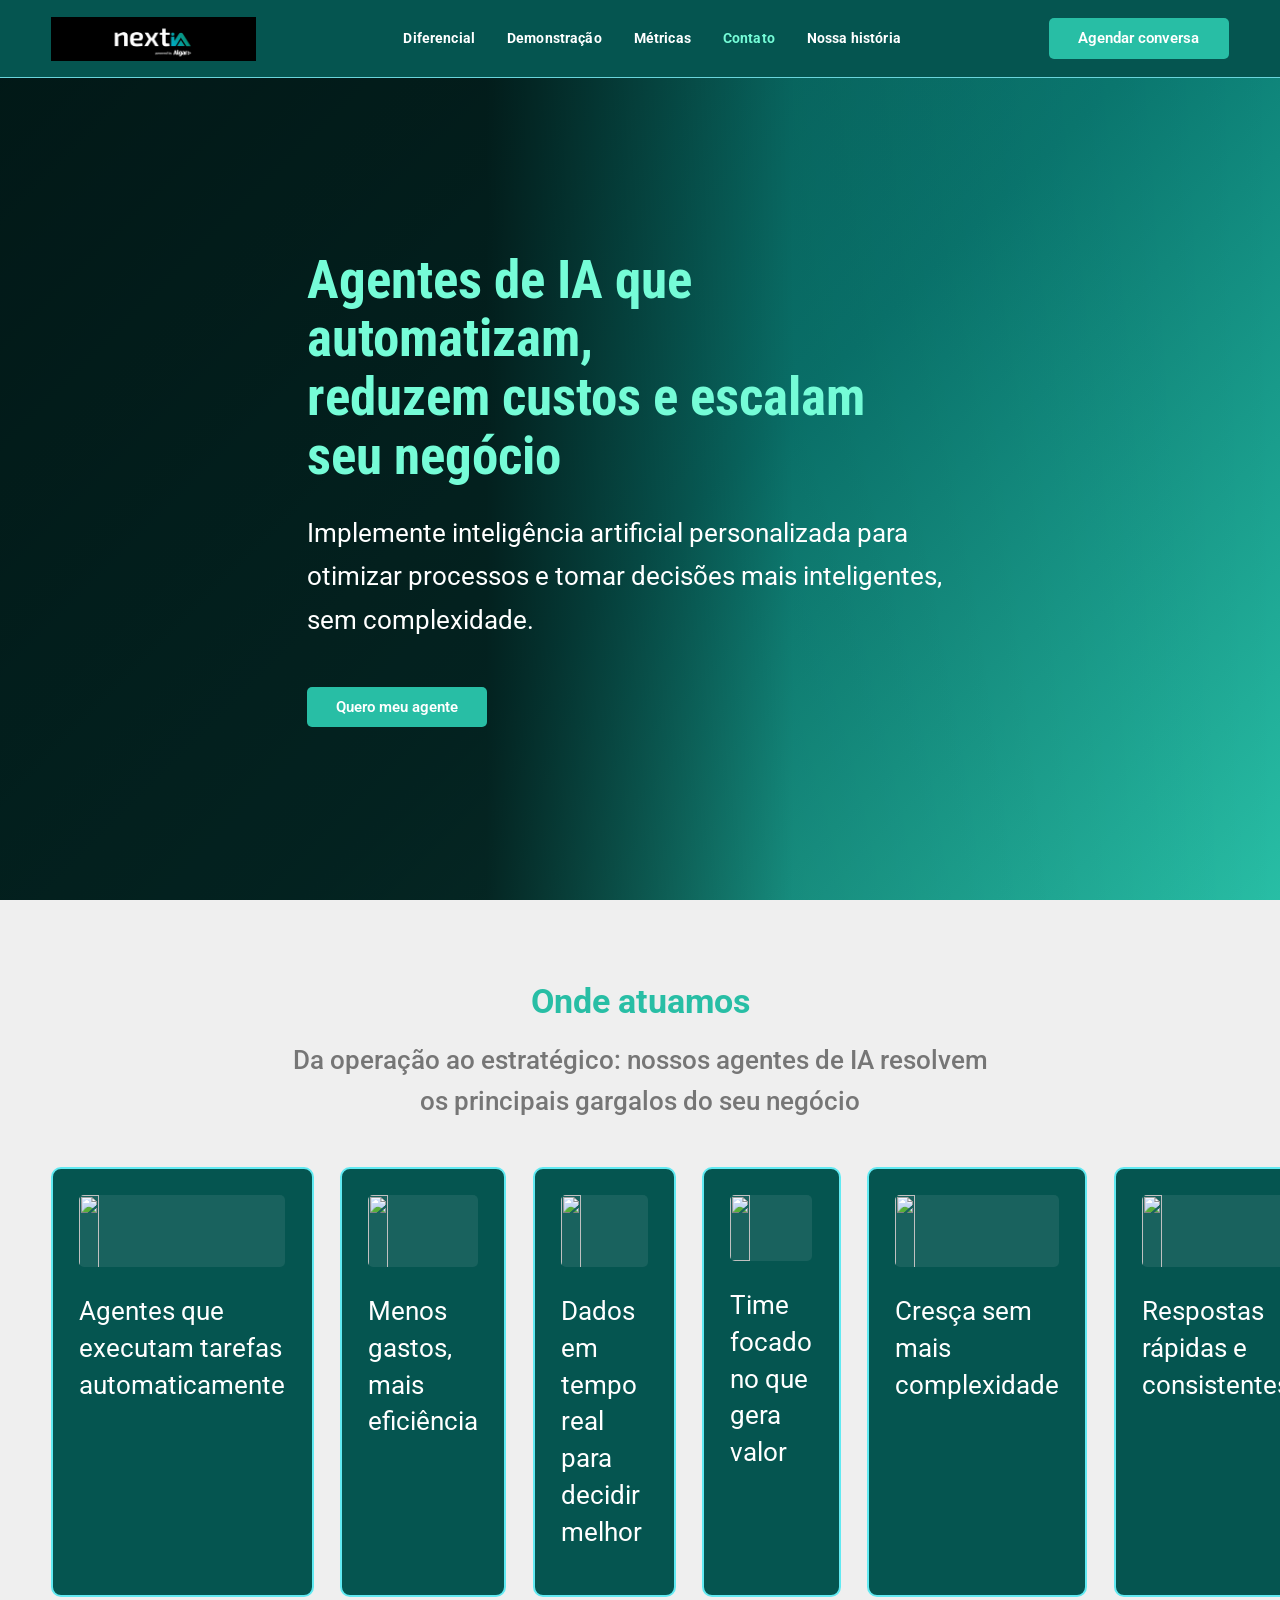
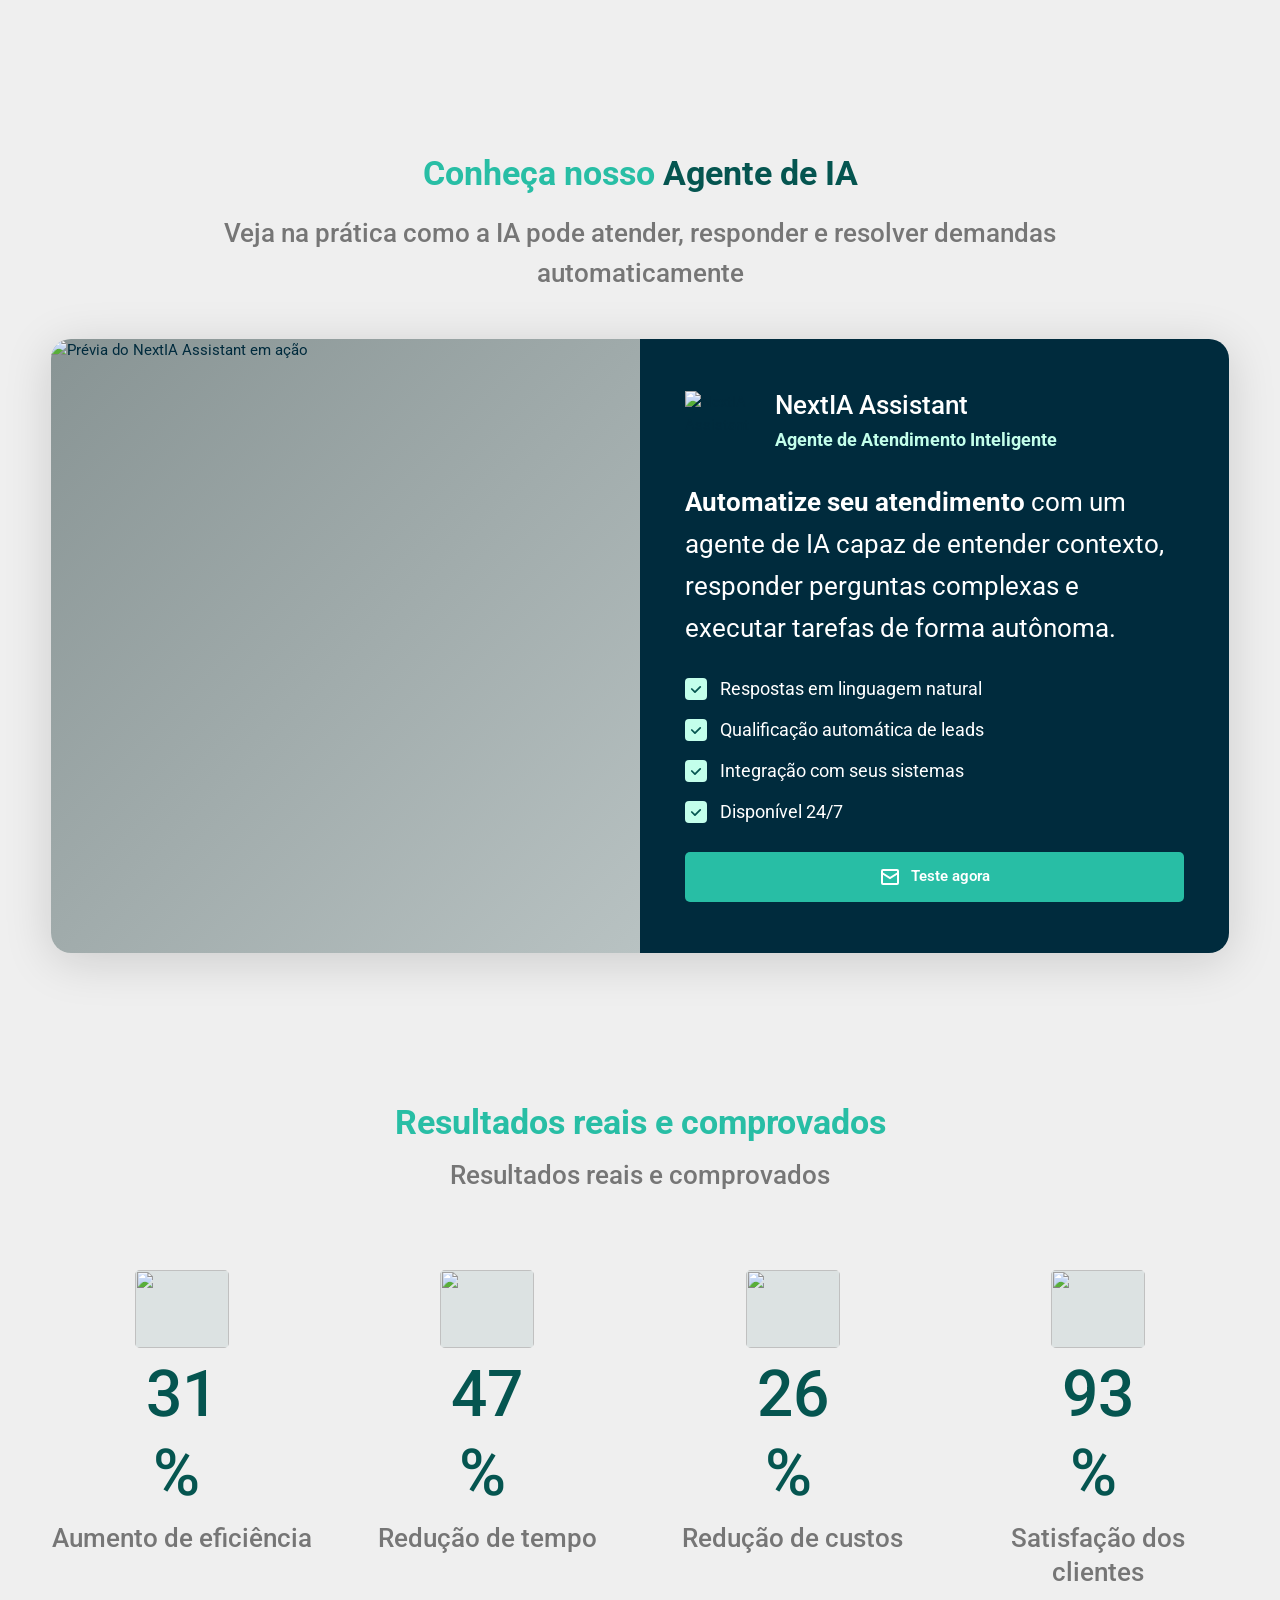
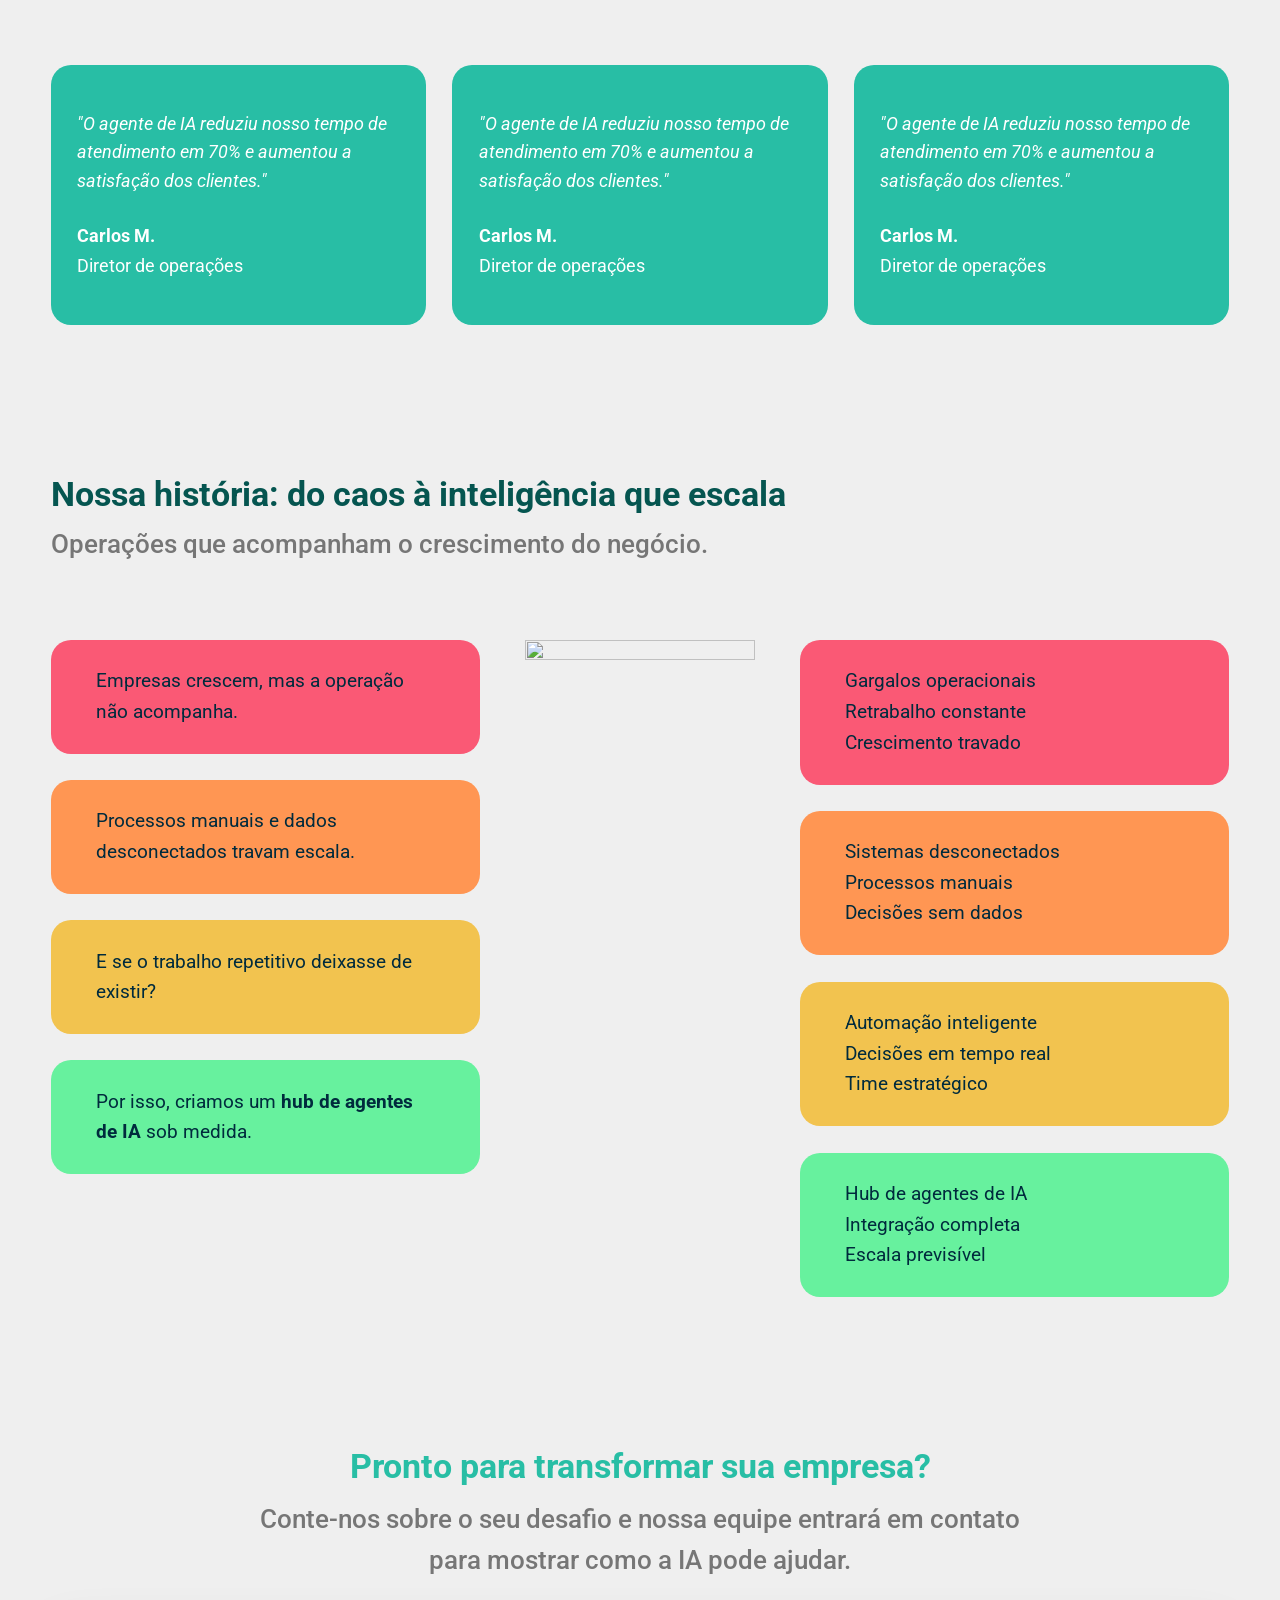
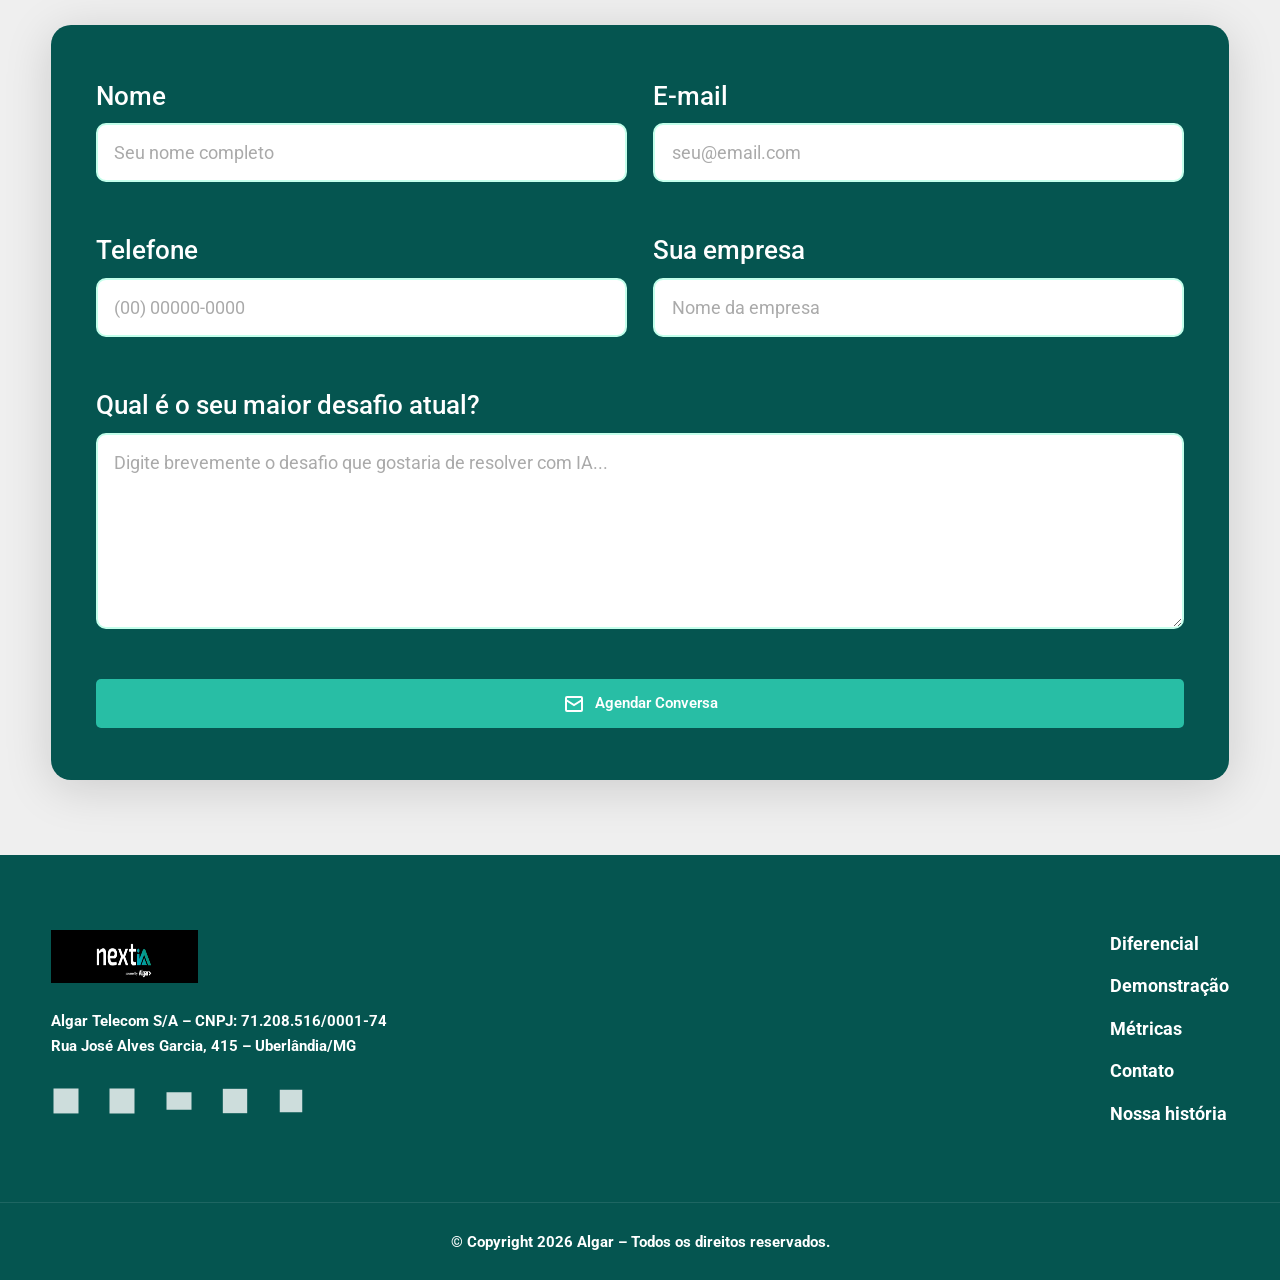
==== commit f223cf57: "atualização" ====
--- a/NextIA/index.html
+++ b/NextIA/index.html
@@ -26,7 +26,7 @@
   <header class="navbar" id="navbar">
     <div class="navbar__inner container">
       <a href="#" class="navbar__logo" aria-label="NextIA – Página inicial">
-        <img src="assets/images/logo.svg" alt="NextIA Logo" width="147" height="53" />
+        <img src="assets/images/NextIa-logo.png" alt="NextIA Logo" width="147" height="53" />
       </a>
 
       <nav class="navbar__nav" aria-label="Menu principal">
@@ -368,7 +368,7 @@
 
       <div class="footer__brand">
         <a href="#" aria-label="NextIA – topo da página">
-          <img src="assets/images/logo.svg" alt="NextIA Logo" width="147" height="53" loading="lazy" />
+          <img src="assets/images/NextIa-logo.png" alt="NextIA Logo" width="147" height="53" loading="lazy" />
         </a>
         <p class="footer__legal">
           Algar Telecom S/A – CNPJ: 71.208.516/0001-74<br />
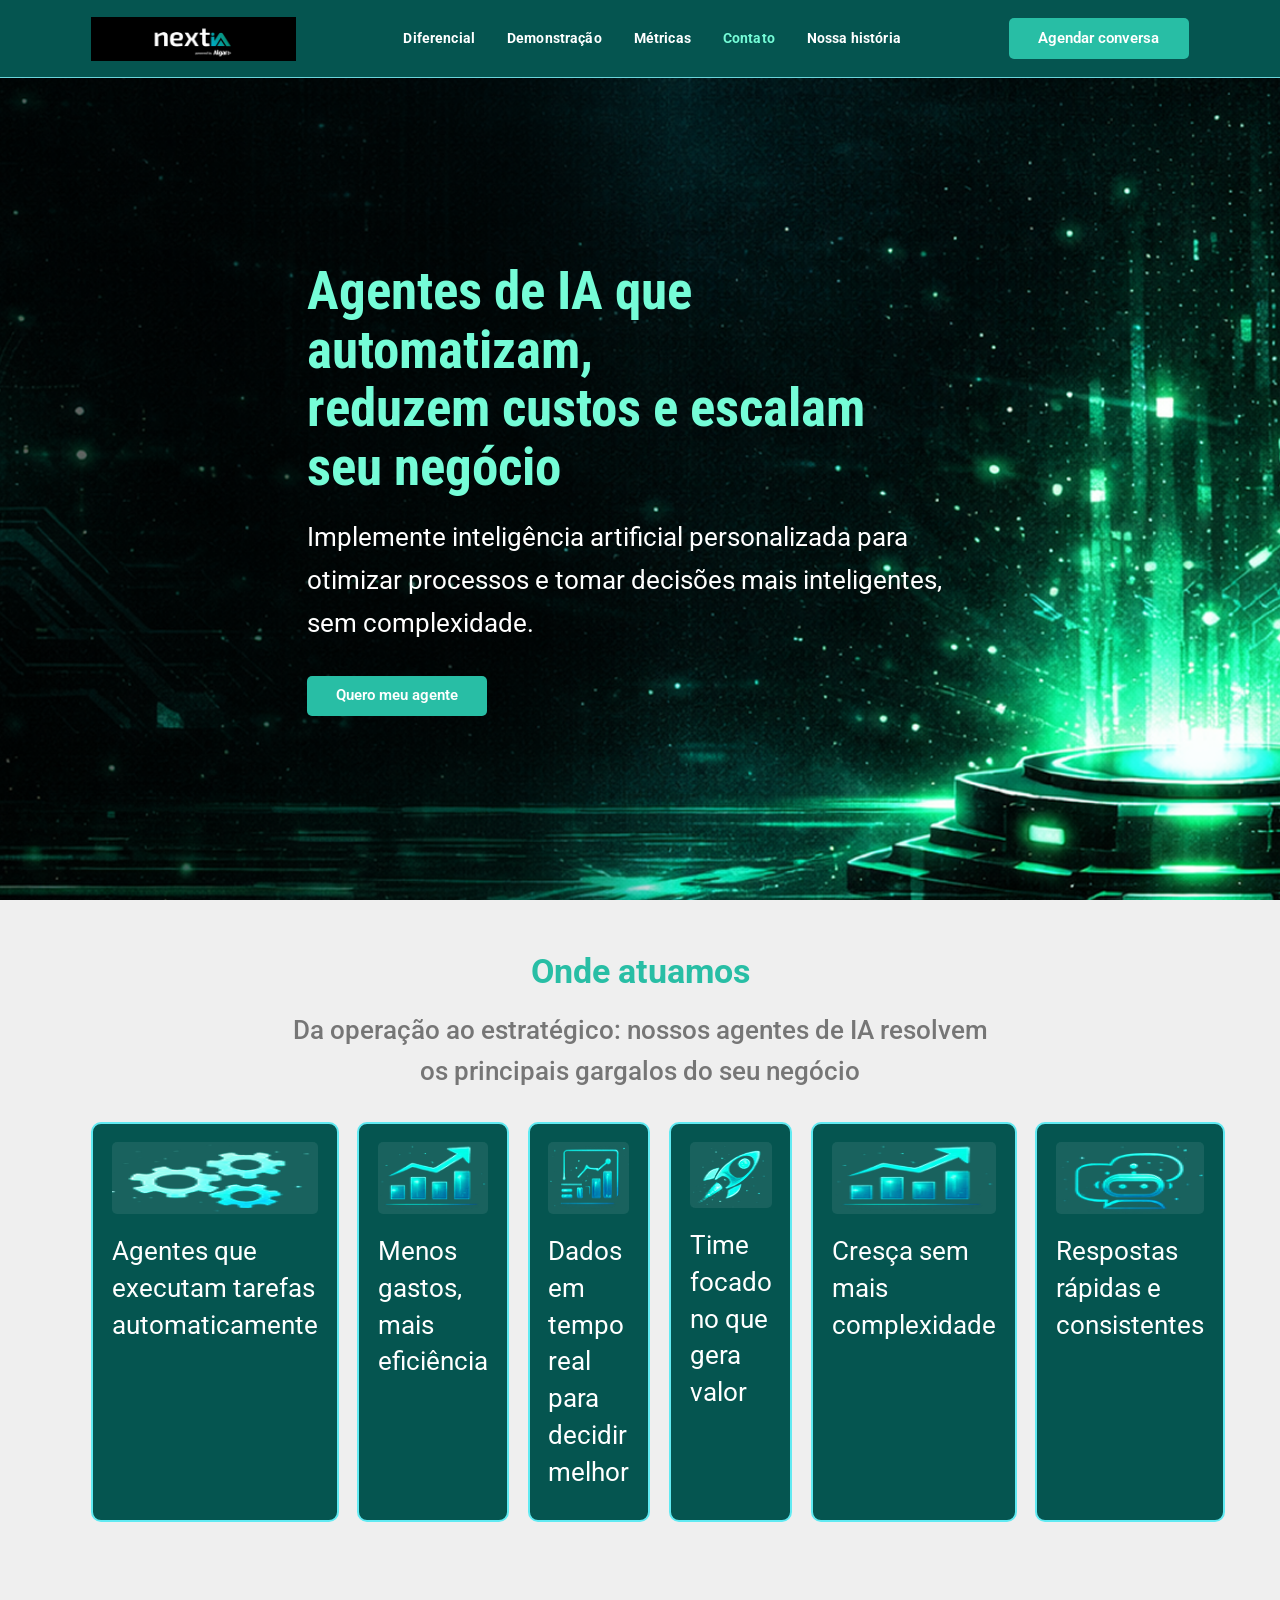
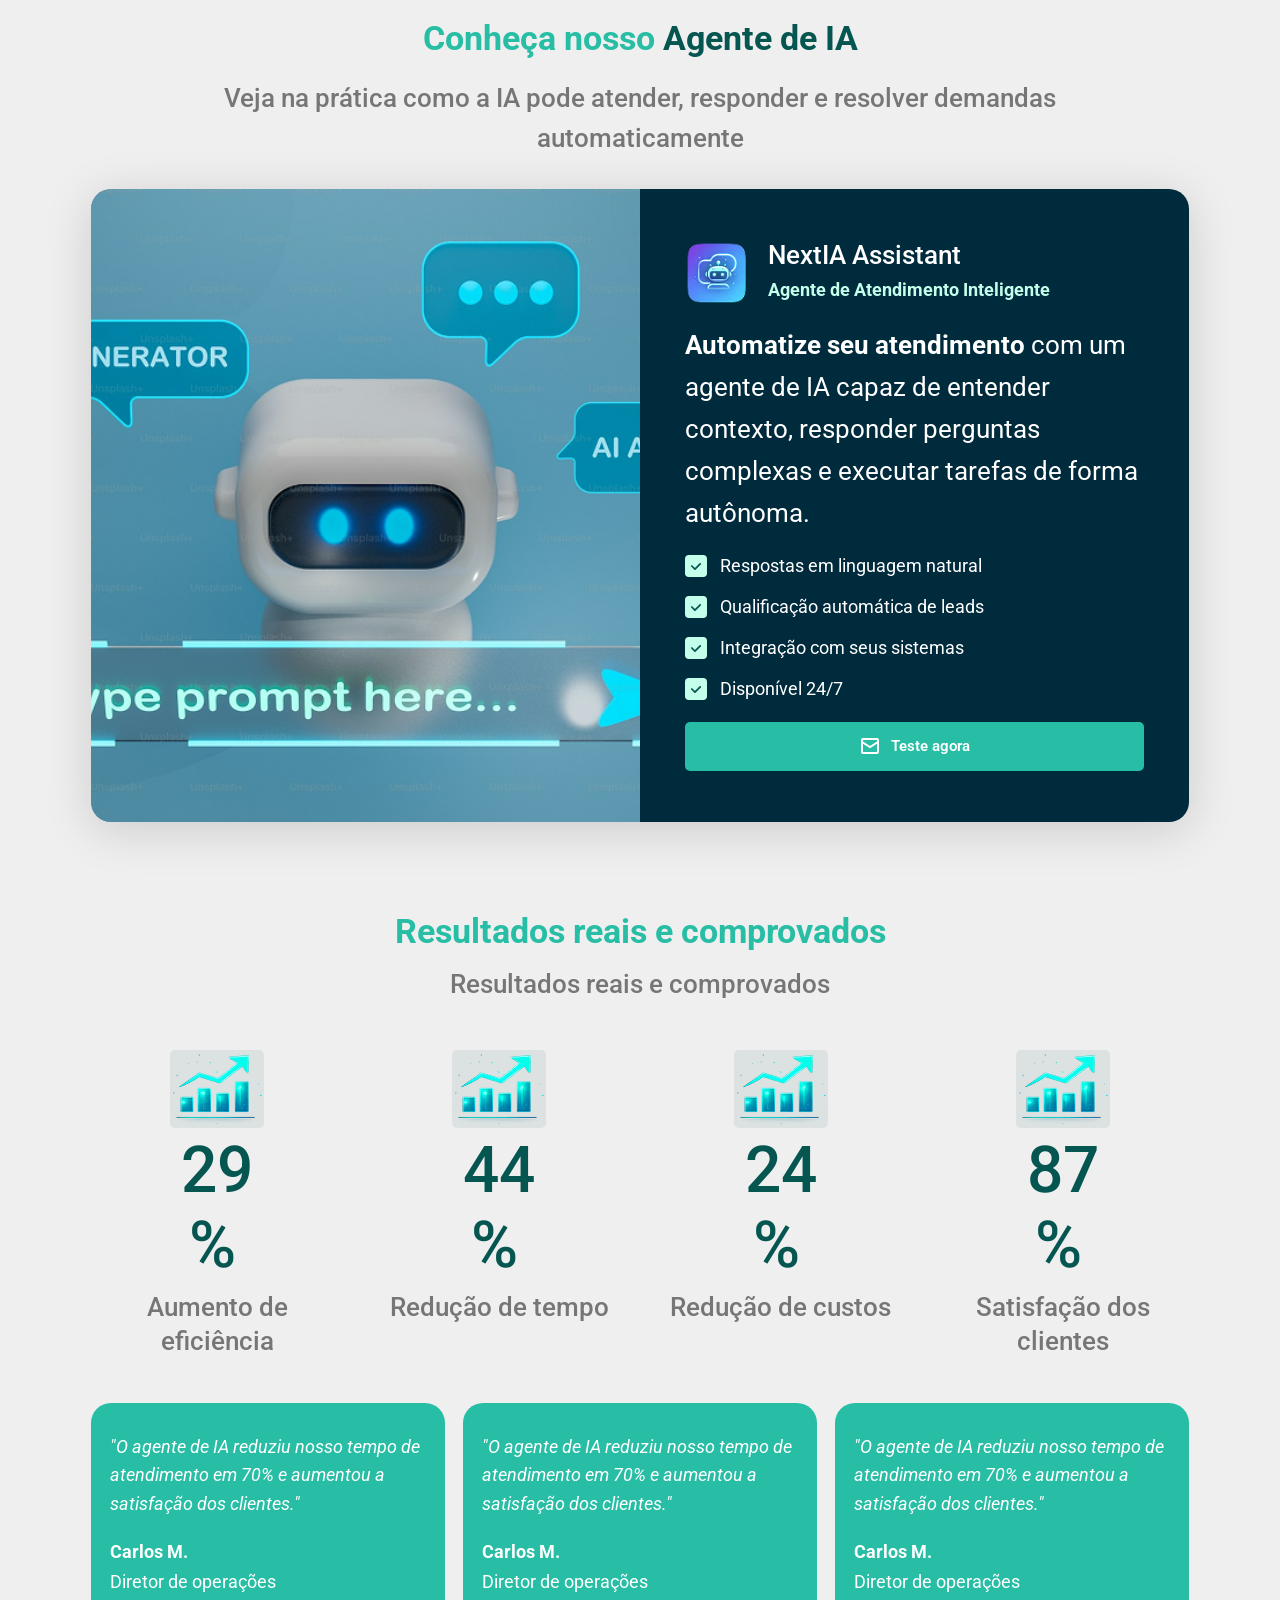
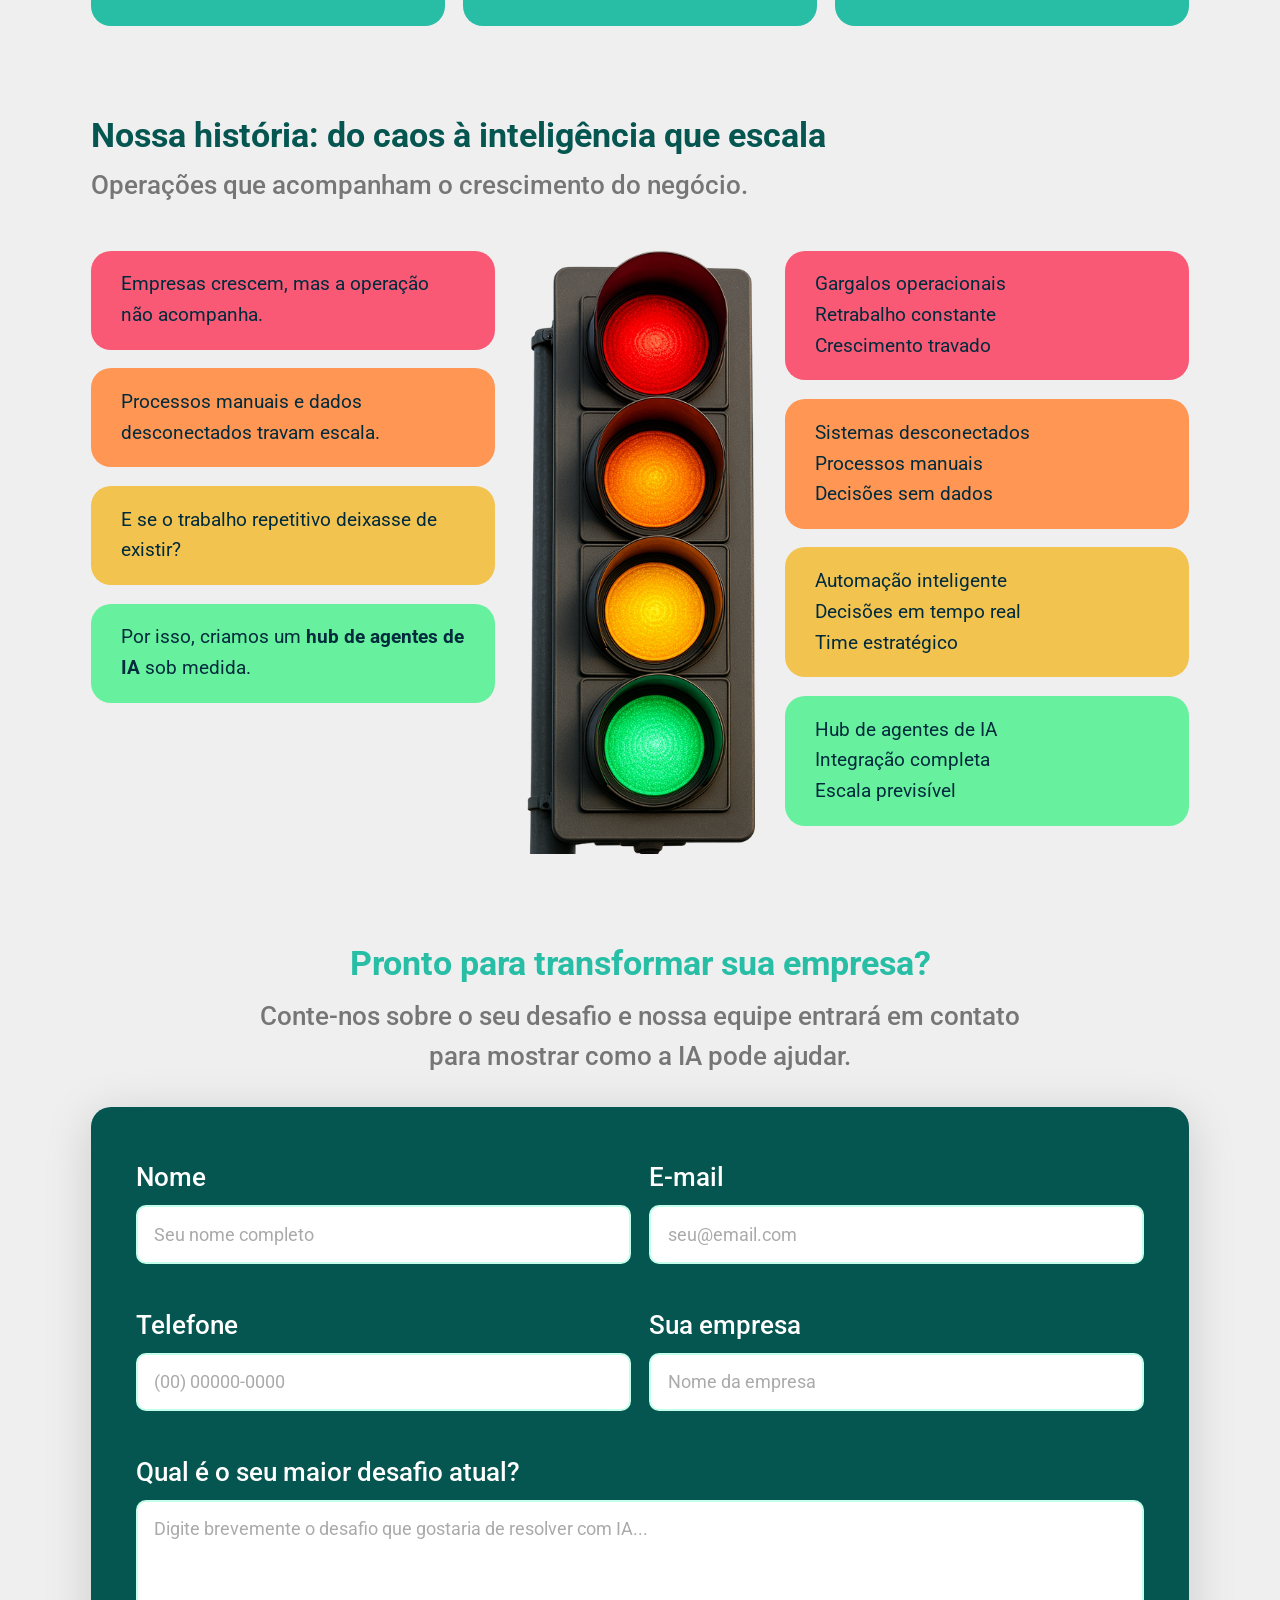
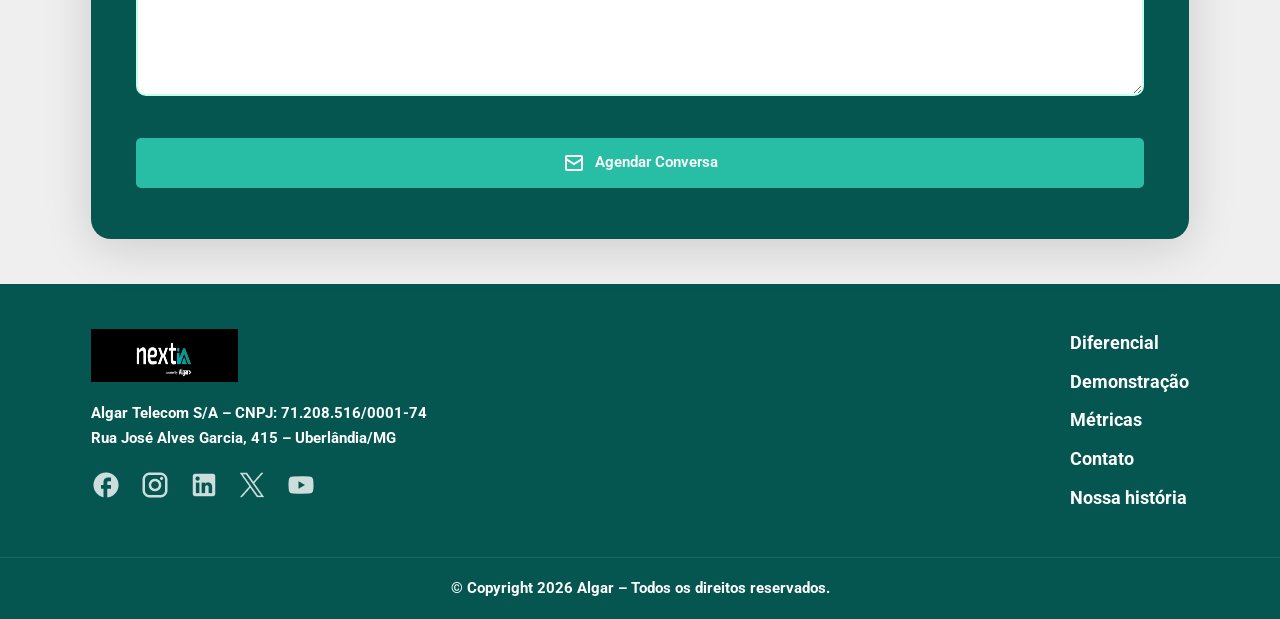
==== commit c90da0d9: "Atualiza layout da seção história e adiciona imagens" ====
--- a/NextIA/index.html
+++ b/NextIA/index.html
@@ -90,32 +90,32 @@
         <div class="cards-grid" role="list">
 
           <article class="card" role="listitem">
-            <img class="card__icon" src="assets/images/icon-automation.svg" alt="" aria-hidden="true" width="87" height="82" />
+            <img class="card__icon" src="assets/images/Fig-Engine.png" alt="" aria-hidden="true" width="87" height="82" />
             <p class="card__text">Agentes que executam tarefas automaticamente</p>
           </article>
 
           <article class="card" role="listitem">
-            <img class="card__icon" src="assets/images/icon-efficiency.svg" alt="" aria-hidden="true" width="94" height="78" />
+            <img class="card__icon" src="assets/images/Fig-Grafico.png" alt="" aria-hidden="true" width="94" height="78" />
             <p class="card__text">Menos gastos, mais eficiência</p>
           </article>
 
           <article class="card" role="listitem">
-            <img class="card__icon" src="assets/images/icon-data.svg" alt="" aria-hidden="true" width="100" height="83" />
+            <img class="card__icon" src="assets/images/Fig-Computer.png" alt="" aria-hidden="true" width="100" height="83" />
             <p class="card__text">Dados em tempo real para decidir melhor</p>
           </article>
 
           <article class="card" role="listitem">
-            <img class="card__icon" src="assets/images/icon-focus.svg" alt="" aria-hidden="true" width="79" height="66" />
+            <img class="card__icon" src="assets/images/Fig-Foguete.png" alt="" aria-hidden="true" width="79" height="66" />
             <p class="card__text">Time focado no que gera valor</p>
           </article>
 
           <article class="card" role="listitem">
-            <img class="card__icon" src="assets/images/icon-scale.svg" alt="" aria-hidden="true" width="94" height="78" />
+            <img class="card__icon" src="assets/images/Fig-Grafico.png" alt="" aria-hidden="true" width="94" height="78" />
             <p class="card__text">Cresça sem mais complexidade</p>
           </article>
 
           <article class="card" role="listitem">
-            <img class="card__icon" src="assets/images/icon-response.svg" alt="" aria-hidden="true" width="94" height="78" />
+            <img class="card__icon" src="assets/images/Fig-IA.png" alt="" aria-hidden="true" width="94" height="78" />
             <p class="card__text">Respostas rápidas e consistentes</p>
           </article>
 
@@ -136,12 +136,12 @@
 
         <div class="demo__wrapper">
           <div class="demo__media">
-            <img src="assets/images/demo-preview.png" alt="Prévia do NextIA Assistant em ação" width="860" height="547" loading="lazy" />
+            <img src="assets/images/Prompt-IA.png" alt="Prévia do NextIA Assistant em ação" width="860" height="547" loading="lazy" />
           </div>
 
           <div class="demo__info">
             <header class="demo__header">
-              <img src="assets/images/agent-avatar.svg" alt="NextIA Assistant" width="75" height="73" />
+              <img src="assets/images/Fig- Agente IA.png" alt="NextIA Assistant" width="75" height="73" />
               <div>
                 <h3 class="demo__agent-name">NextIA Assistant</h3>
                 <p class="demo__agent-tag">Agente de Atendimento Inteligente</p>
@@ -194,25 +194,25 @@
         <div class="stats-grid" role="list">
 
           <div class="stat" role="listitem">
-            <img src="assets/images/icon-efficiency.svg" alt="" aria-hidden="true" width="94" height="78" loading="lazy" />
+            <img src="assets/images/Fig-Grafico.png" alt="" aria-hidden="true" width="94" height="78" loading="lazy" />
             <span class="stat__number" data-target="32">0</span><span class="stat__symbol">%</span>
             <p class="stat__label">Aumento de eficiência</p>
           </div>
 
           <div class="stat" role="listitem">
-            <img src="assets/images/icon-time.svg" alt="" aria-hidden="true" width="94" height="78" loading="lazy" />
+            <img src="assets/images/Fig-Grafico.png" alt="" aria-hidden="true" width="94" height="78" loading="lazy" />
             <span class="stat__number" data-target="48">0</span><span class="stat__symbol">%</span>
             <p class="stat__label">Redução de tempo</p>
           </div>
 
           <div class="stat" role="listitem">
-            <img src="assets/images/icon-cost.svg" alt="" aria-hidden="true" width="94" height="78" loading="lazy" />
+            <img src="assets/images/Fig-Grafico.png" alt="" aria-hidden="true" width="94" height="78" loading="lazy" />
             <span class="stat__number" data-target="27">0</span><span class="stat__symbol">%</span>
             <p class="stat__label">Redução de custos</p>
           </div>
 
           <div class="stat" role="listitem">
-            <img src="assets/images/icon-satisfaction.svg" alt="" aria-hidden="true" width="94" height="78" loading="lazy" />
+            <img src="assets/images/Fig-Grafico.png" alt="" aria-hidden="true" width="94" height="78" loading="lazy" />
             <span class="stat__number" data-target="95">0</span><span class="stat__symbol">%</span>
             <p class="stat__label">Satisfação dos clientes</p>
           </div>
@@ -278,7 +278,7 @@
 
           <!-- Center image -->
           <div class="historia__visual" aria-hidden="true">
-            <img src="assets/images/timeline-visual.png" alt="" width="320" height="838" loading="lazy" />
+            <img src="assets/images/BC-Semaforo.png" alt="" width="320" height="838" loading="lazy" />
           </div>
 
           <!-- Timeline right (pain vs gain) -->
@@ -376,26 +376,26 @@
         </p>
 
         <div class="footer__social" aria-label="Redes sociais">
-          <a href="#" class="footer__social-link" aria-label="Facebook">
-            <svg width="30" height="30" viewBox="0 0 30 30" aria-hidden="true"><rect x="2.5" y="2.5" width="25" height="24.94" fill="white"/></svg>
+          <a href="#" class="footer__social-link" aria-label="Facebook">   
+            <img src="assets/images/logo-facebook.png"alt="Facebook"/>
           </a>
           <a href="#" class="footer__social-link" aria-label="Instagram">
-            <svg width="30" height="30" viewBox="0 0 30 30" aria-hidden="true"><rect x="2.5" y="2.5" width="25" height="25" fill="white"/></svg>
+            <img src="assets/images/logo-instagram.png"alt="Instagram"/>
           </a>
           <a href="#" class="footer__social-link" aria-label="LinkedIn">
-            <svg width="30" height="30" viewBox="0 0 30 30" aria-hidden="true"><rect x="2.5" y="6.25" width="25" height="17.5" fill="white"/></svg>
+            <img src="assets/images/logo-linkedin.png"alt="Linkedin"/>
           </a>
           <a href="#" class="footer__social-link" aria-label="Twitter / X">
-            <svg width="30" height="30" viewBox="0 0 30 30" aria-hidden="true"><rect x="2.81" y="2.81" width="24.38" height="24.38" fill="white"/></svg>
+            <img src="assets/images/logo-twitter.png"alt="Twitter"/>
           </a>
           <a href="#" class="footer__social-link" aria-label="YouTube">
-            <svg width="30" height="30" viewBox="0 0 30 30" aria-hidden="true"><rect x="3.75" y="3.75" width="22.5" height="22.5" fill="white"/></svg>
+            <img src="assets/images/logo-youtube.png"alt="Youtube"/>
           </a>
         </div>
       </div>
 
       <nav class="footer__nav" aria-label="Menu do rodapé">
-        <ul role="list">
+        <ul  role="list">
           <li><a href="#diferencial">Diferencial</a></li>
           <li><a href="#demo">Demonstração</a></li>
           <li><a href="#metricas">Métricas</a></li>
--- a/NextIA/assets/css/variables.css
+++ b/NextIA/assets/css/variables.css
@@ -37,16 +37,18 @@
   --text-body:      1rem;                                      /* 16px */
   --text-sm:        0.875rem;                                  /* 14px */
 
-  /* ── Espaçamento ── */
-  --space-xs:   0.5rem;
-  --space-sm:   1rem;
-  --space-md:   1.75rem;
-  --space-lg:   3rem;
-  --space-xl:   5rem;
-  --space-2xl:  8rem;
+  
+/* ── Espaçamento ── */
+--space-xs:   0.5rem;  /* 8px  */
+--space-sm:   0.75rem; /* 12px */
+--space-md:   1.25rem; /* 20px */
+--space-lg:   2rem;    /* 32px */
+--space-xl:   3rem;    /* 48px */
+--space-2xl:  4.5rem;  /* 72px */
+
 
   /* ── Layout ── */
-  --container-max:   1600px;
+ --container-max:   1200px;
   --container-px:    clamp(1.25rem, 4vw, 5rem);
 
   /* ── Bordas ── */
--- a/NextIA/assets/css/sections.css
+++ b/NextIA/assets/css/sections.css
@@ -92,14 +92,17 @@
   padding-top: var(--navbar-height);
 }
 
+
 .hero__bg {
   position: absolute;
   inset: 0;
-  background:
-    linear-gradient(90deg, rgba(0,0,0,0.72) 38%, rgba(0,0,0,0.1) 62%, transparent 100%),
-    linear-gradient(135deg, var(--color-primary-dark) 0%, #0a7a72 55%, #28BEA5 100%);
+  background-image: url("/NextIA/assets/images/BC-Hero.png");
+  background-size: cover;      
+  background-position: center; 
+  background-repeat: no-repeat;
   z-index: 0;
 }
+
 
 .hero__content {
   position: relative;
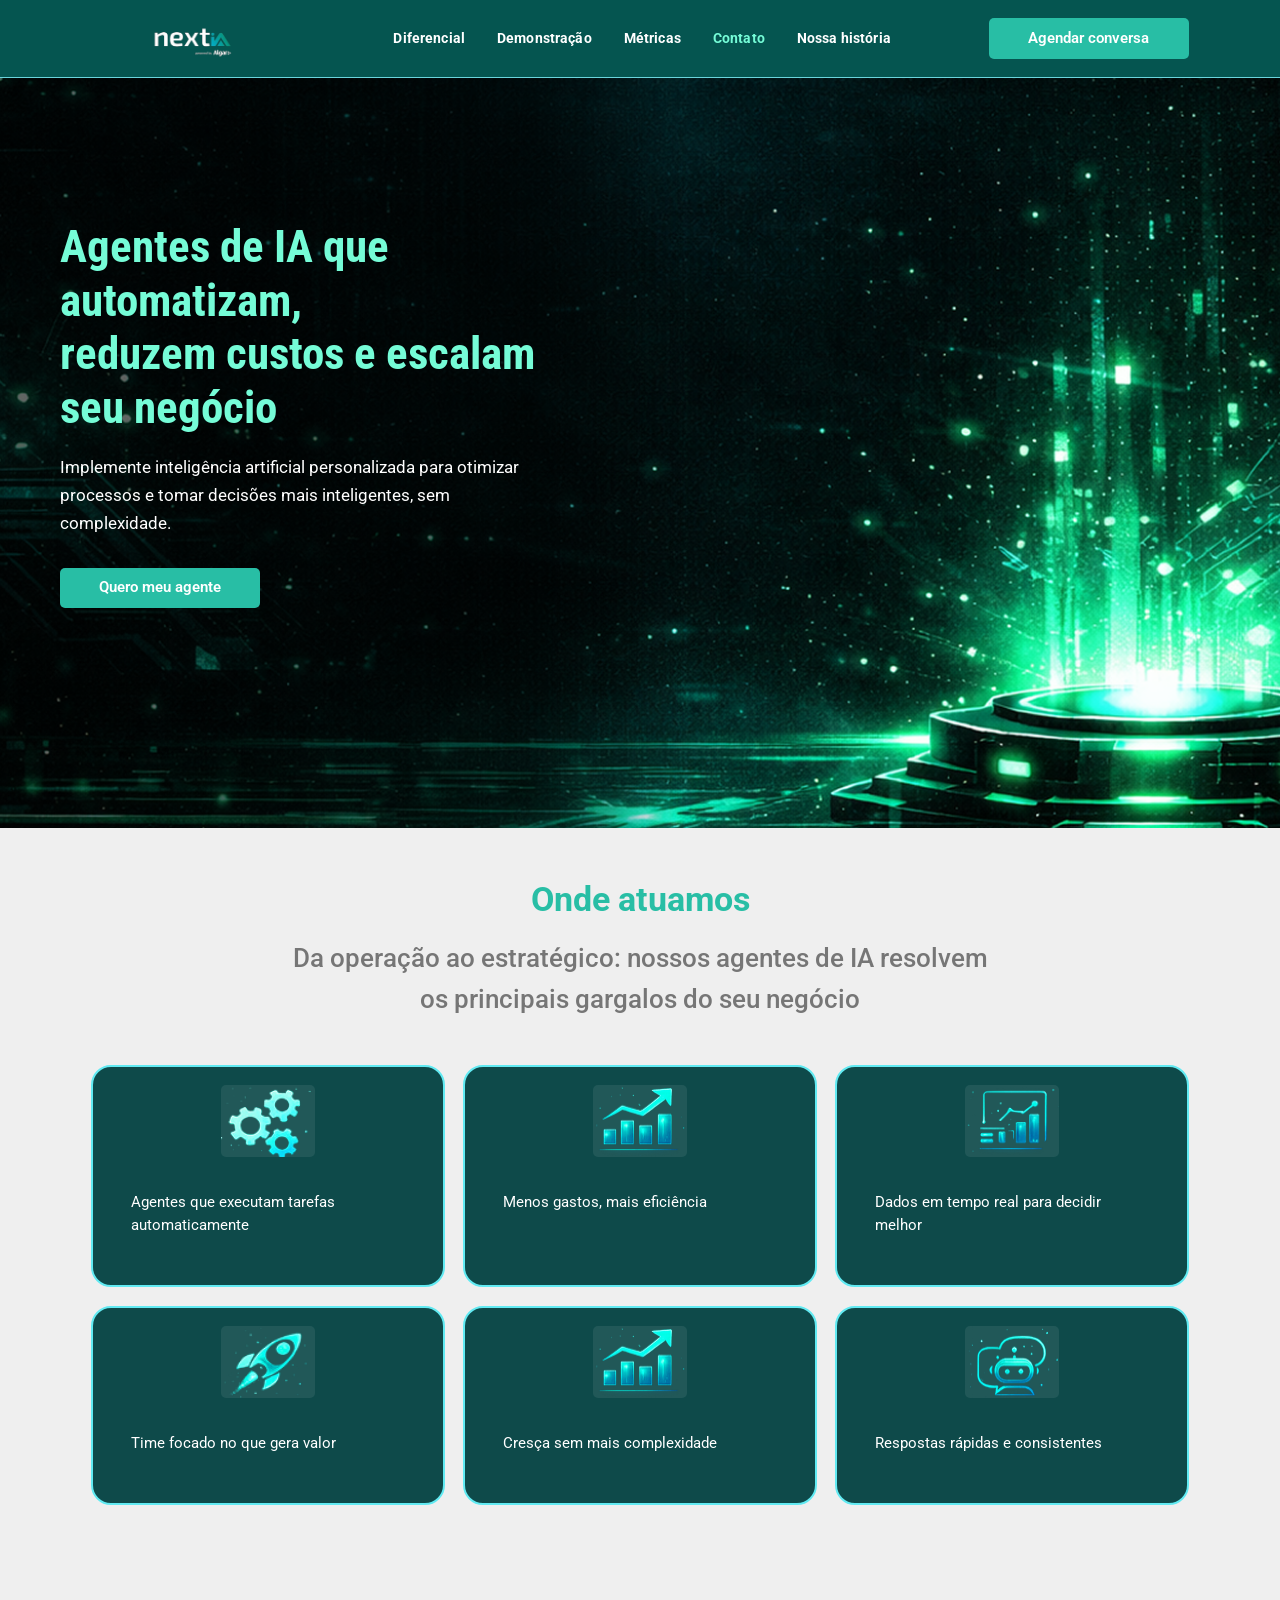
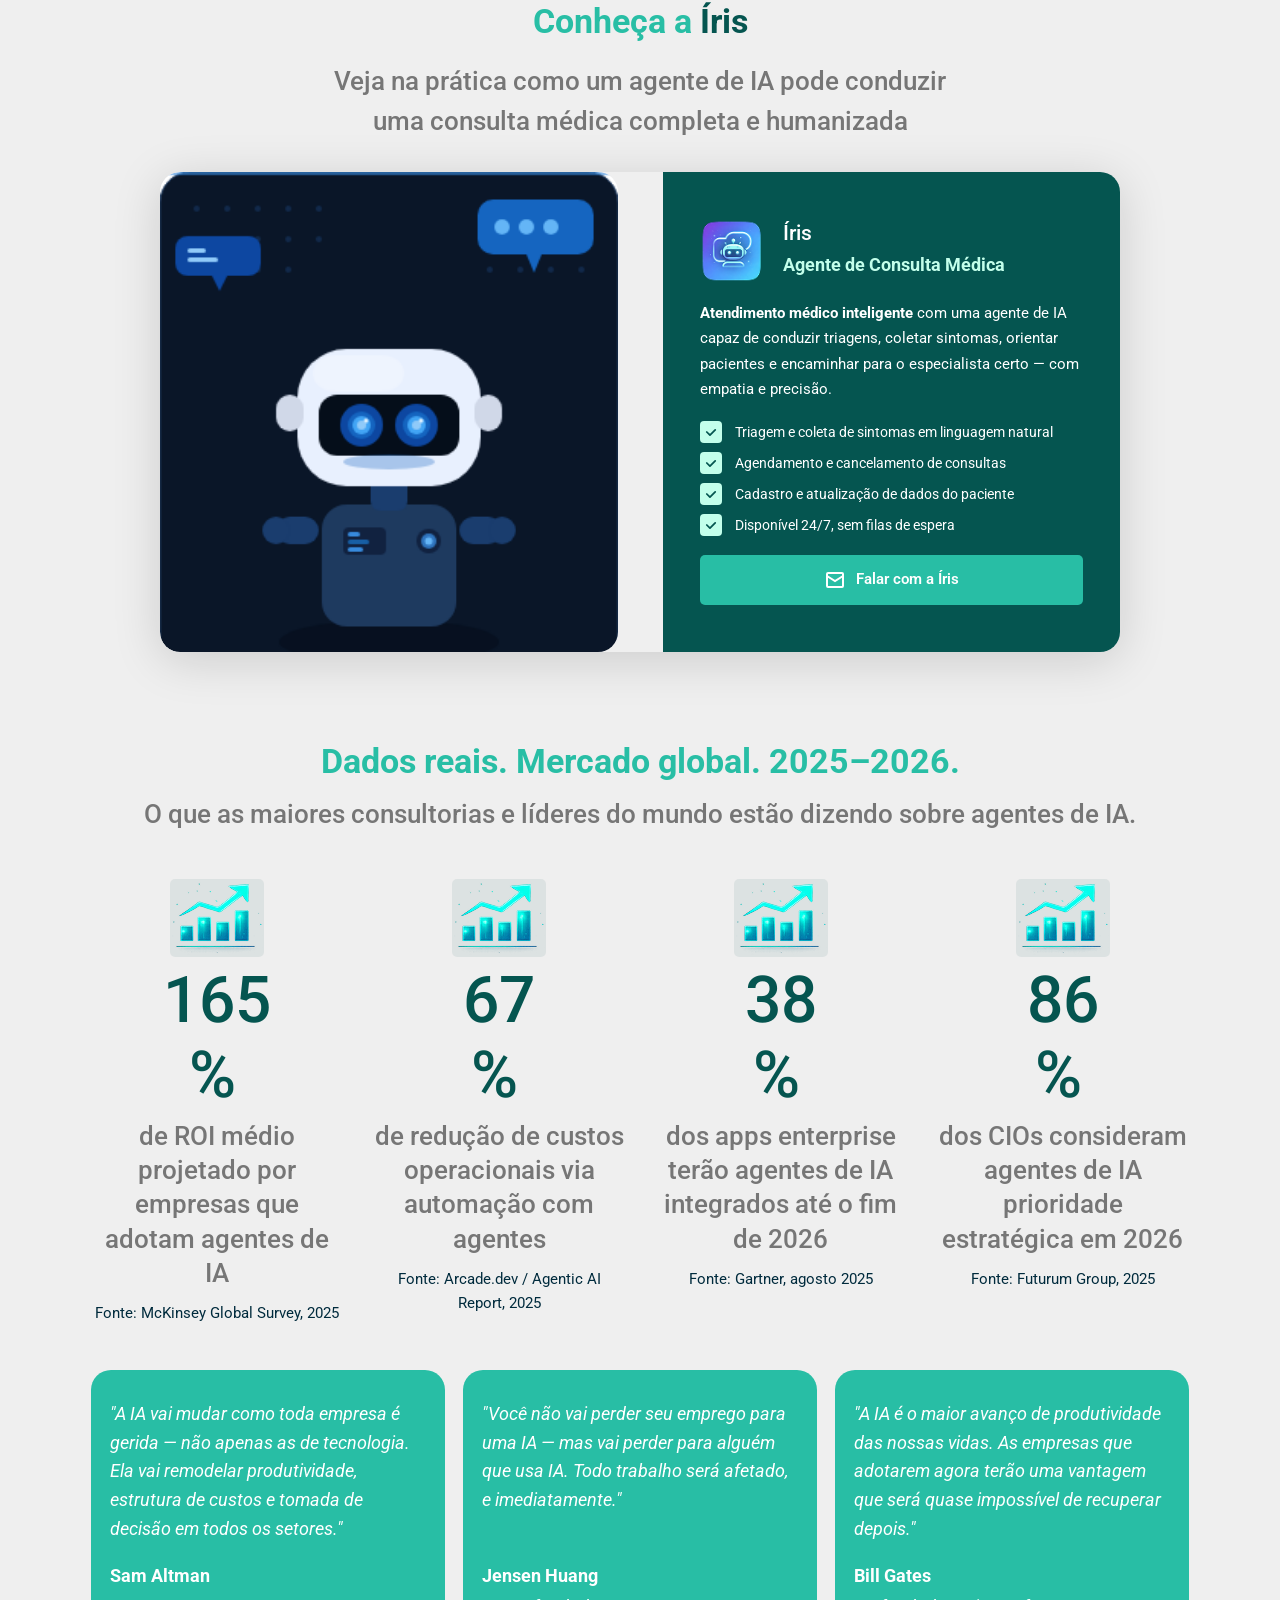
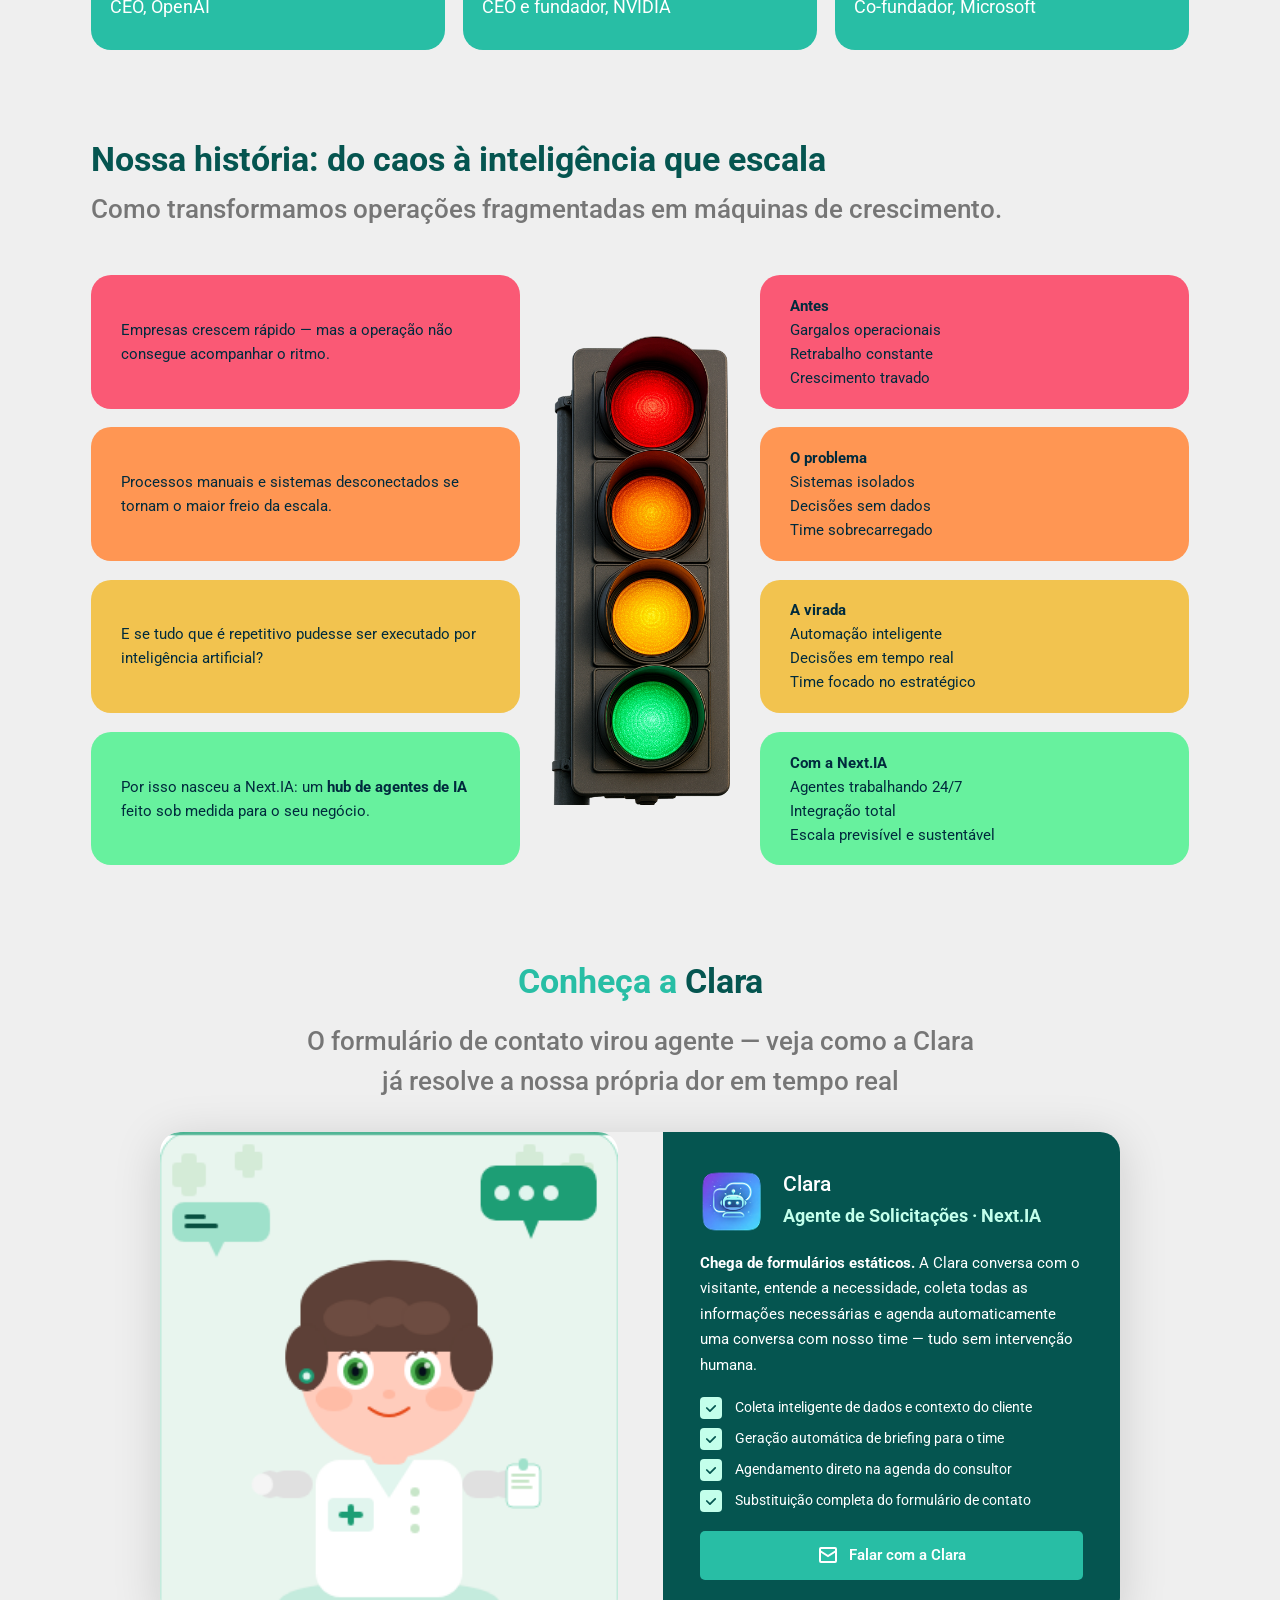
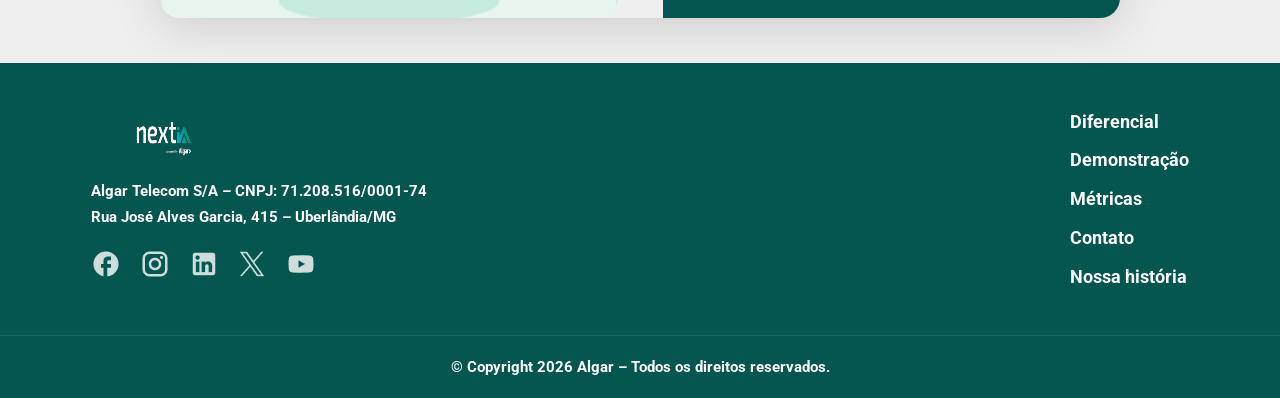
==== commit 23d7d9d4: "Atualizando informações LP e criando novo espaço para agente" ====
--- a/NextIA/index.html
+++ b/NextIA/index.html
@@ -125,242 +125,251 @@
 
     <!-- ══════════════════════════════════════ DEMO ═══════════════════════════════════════════ -->
     <section class="section demo" id="demo" aria-labelledby="demo-title">
-      <div class="container">
-        <p class="section__eyebrow">
-          Conheça nosso <span class="text--dark">Agente de IA</span>
+  <div class="container">
+    <p class="section__eyebrow">
+      Conheça a <span class="text--dark">Íris</span>
+    </p>
+    <h2 class="section__subtitle" id="demo-title">
+      Veja na prática como um agente de IA pode conduzir<br />
+      uma consulta médica completa e humanizada
+    </h2>
+
+    <div class="demo__wrapper">
+      <div class="demo__media">
+        <img src="assets/images/iris_agent.png" alt="Íris — Agente de consulta médica da Next.IA" width="860" height="547" loading="lazy" />
+      </div>
+
+      <div class="demo__info">
+        <header class="demo__header">
+          <img src="assets/images/Fig- Agente IA.png" alt="Íris" width="75" height="73" />
+          <div>
+            <h3 class="demo__agent-name">Íris</h3>
+            <p class="demo__agent-tag">Agente de Consulta Médica</p>
+          </div>
+        </header>
+
+        <p class="demo__description">
+          <strong>Atendimento médico inteligente</strong> com uma agente de IA
+          capaz de conduzir triagens, coletar sintomas, orientar pacientes e
+          encaminhar para o especialista certo — com empatia e precisão.
         </p>
-        <h2 class="section__subtitle" id="demo-title">
-          Veja na prática como a IA pode atender, responder e resolver demandas<br />
-          automaticamente
-        </h2>
-
-        <div class="demo__wrapper">
-          <div class="demo__media">
-            <img src="assets/images/Prompt-IA.png" alt="Prévia do NextIA Assistant em ação" width="860" height="547" loading="lazy" />
-          </div>
-
-          <div class="demo__info">
-            <header class="demo__header">
-              <img src="assets/images/Fig- Agente IA.png" alt="NextIA Assistant" width="75" height="73" />
-              <div>
-                <h3 class="demo__agent-name">NextIA Assistant</h3>
-                <p class="demo__agent-tag">Agente de Atendimento Inteligente</p>
-              </div>
-            </header>
-
-            <p class="demo__description">
-              <strong>Automatize seu atendimento</strong> com um agente de IA
-              capaz de entender contexto, responder perguntas complexas e executar
-              tarefas de forma autônoma.
-            </p>
-
-            <ul class="demo__features" role="list">
-              <li class="demo__feature">
-                <span class="demo__check" aria-hidden="true"></span>
-                Respostas em linguagem natural
-              </li>
-              <li class="demo__feature">
-                <span class="demo__check" aria-hidden="true"></span>
-                Qualificação automática de leads
-              </li>
-              <li class="demo__feature">
-                <span class="demo__check" aria-hidden="true"></span>
-                Integração com seus sistemas
-              </li>
-              <li class="demo__feature">
-                <span class="demo__check" aria-hidden="true"></span>
-                Disponível 24/7
-              </li>
-            </ul>
-
-            <a href="#contato" class="btn btn--primary btn--icon">
-              <svg aria-hidden="true" width="24" height="24" viewBox="0 0 24 24" fill="none">
-                <rect x="4" y="5" width="16" height="14" rx="1" stroke="white" stroke-width="2"/>
-                <path d="M4 8l8 5 8-5" stroke="white" stroke-width="2"/>
-              </svg>
-              Teste agora
-            </a>
-          </div>
-        </div>
-      </div>
-    </section>
+
+        <ul class="demo__features" role="list">
+          <li class="demo__feature">
+            <span class="demo__check" aria-hidden="true"></span>
+            Triagem e coleta de sintomas em linguagem natural
+          </li>
+          <li class="demo__feature">
+            <span class="demo__check" aria-hidden="true"></span>
+            Agendamento e cancelamento de consultas
+          </li>
+          <li class="demo__feature">
+            <span class="demo__check" aria-hidden="true"></span>
+            Cadastro e atualização de dados do paciente
+          </li>
+          <li class="demo__feature">
+            <span class="demo__check" aria-hidden="true"></span>
+            Disponível 24/7, sem filas de espera
+          </li>
+        </ul>
+
+        <a href="#contato" class="btn btn--primary btn--icon">
+          <svg aria-hidden="true" width="24" height="24" viewBox="0 0 24 24" fill="none">
+            <rect x="4" y="5" width="16" height="14" rx="1" stroke="white" stroke-width="2"/>
+            <path d="M4 8l8 5 8-5" stroke="white" stroke-width="2"/>
+          </svg>
+          Falar com a Íris
+        </a>
+      </div>
+    </div>
+  </div>
+</section>
 
     <!-- ════════════════════════════════════ MÉTRICAS ═════════════════════════════════════════ -->
     <section class="section metricas" id="metricas" aria-labelledby="metricas-title">
-      <div class="container">
-        <h2 class="section__eyebrow--green" id="metricas-title">Resultados reais e comprovados</h2>
-        <p class="section__subtitle--gray">Resultados reais e comprovados</p>
-
-        <div class="stats-grid" role="list">
-
-          <div class="stat" role="listitem">
-            <img src="assets/images/Fig-Grafico.png" alt="" aria-hidden="true" width="94" height="78" loading="lazy" />
-            <span class="stat__number" data-target="32">0</span><span class="stat__symbol">%</span>
-            <p class="stat__label">Aumento de eficiência</p>
+  <div class="container">
+    <h2 class="section__eyebrow--green" id="metricas-title">Dados reais. Mercado global. 2025–2026.</h2>
+    <p class="section__subtitle--gray">
+      O que as maiores consultorias e líderes do mundo estão dizendo sobre agentes de IA.
+    </p>
+
+    <div class="stats-grid" role="list">
+
+      <div class="stat" role="listitem">
+        <img src="assets/images/Fig-Grafico.png" alt="" aria-hidden="true" width="94" height="78" loading="lazy" />
+        <span class="stat__number" data-target="171">0</span><span class="stat__symbol">%</span>
+        <p class="stat__label">de ROI médio projetado por empresas que adotam agentes de IA</p>
+        <p class="stat__source">Fonte: McKinsey Global Survey, 2025</p>
+      </div>
+
+      <div class="stat" role="listitem">
+        <img src="assets/images/Fig-Grafico.png" alt="" aria-hidden="true" width="94" height="78" loading="lazy" />
+        <span class="stat__number" data-target="70">0</span><span class="stat__symbol">%</span>
+        <p class="stat__label">de redução de custos operacionais via automação com agentes</p>
+        <p class="stat__source">Fonte: Arcade.dev / Agentic AI Report, 2025</p>
+      </div>
+
+      <div class="stat" role="listitem">
+        <img src="assets/images/Fig-Grafico.png" alt="" aria-hidden="true" width="94" height="78" loading="lazy" />
+        <span class="stat__number" data-target="40">0</span><span class="stat__symbol">%</span>
+        <p class="stat__label">dos apps enterprise terão agentes de IA integrados até o fim de 2026</p>
+        <p class="stat__source">Fonte: Gartner, agosto 2025</p>
+      </div>
+
+      <div class="stat" role="listitem">
+        <img src="assets/images/Fig-Grafico.png" alt="" aria-hidden="true" width="94" height="78" loading="lazy" />
+        <span class="stat__number" data-target="89">0</span><span class="stat__symbol">%</span>
+        <p class="stat__label">dos CIOs consideram agentes de IA prioridade estratégica em 2026</p>
+        <p class="stat__source">Fonte: Futurum Group, 2025</p>
+      </div>
+
+    </div>
+
+    <!-- Testemunhos de líderes globais -->
+    <div class="testimonials-grid" aria-label="Declarações de líderes globais sobre IA">
+
+      <blockquote class="testimonial">
+        <p>"A IA vai mudar como toda empresa é gerida — não apenas as de tecnologia. Ela vai remodelar produtividade, estrutura de custos e tomada de decisão em todos os setores."</p>
+        <footer>
+          <strong>Sam Altman</strong>
+          <span>CEO, OpenAI</span>
+        </footer>
+      </blockquote>
+
+      <blockquote class="testimonial">
+        <p>"Você não vai perder seu emprego para uma IA — mas vai perder para alguém que usa IA. Todo trabalho será afetado, e imediatamente."</p>
+        <footer>
+          <strong>Jensen Huang</strong>
+          <span>CEO e fundador, NVIDIA</span>
+        </footer>
+      </blockquote>
+
+      <blockquote class="testimonial">
+        <p>"A IA é o maior avanço de produtividade das nossas vidas. As empresas que adotarem agora terão uma vantagem que será quase impossível de recuperar depois."</p>
+        <footer>
+          <strong>Bill Gates</strong>
+          <span>Co-fundador, Microsoft</span>
+        </footer>
+      </blockquote>
+
+    </div>
+  </div>
+</section>
+
+    <!-- ══════════════════════════════════════ HISTÓRIA ═══════════════════════════════════════ -->
+   <section class="section historia" id="historia" aria-labelledby="historia-title">
+  <div class="container">
+    <h2 class="historia__title" id="historia-title">
+      Nossa história: do caos à inteligência que escala
+    </h2>
+    <p class="historia__subtitle">
+      Como transformamos operações fragmentadas em máquinas de crescimento.
+    </p>
+
+    <div class="historia__wrapper">
+
+      <!-- Timeline esquerda -->
+      <div class="timeline timeline--left" aria-label="Nossa jornada narrativa">
+        <div class="timeline__item timeline__item--red">
+          <p>Empresas crescem rápido — mas a operação não consegue acompanhar o ritmo.</p>
+        </div>
+        <div class="timeline__item timeline__item--orange">
+          <p>Processos manuais e sistemas desconectados se tornam o maior freio da escala.</p>
+        </div>
+        <div class="timeline__item timeline__item--yellow">
+          <p>E se tudo que é repetitivo pudesse ser executado por inteligência artificial?</p>
+        </div>
+        <div class="timeline__item timeline__item--green">
+          <p>Por isso nasceu a Next.IA: um <strong>hub de agentes de IA</strong> feito sob medida para o seu negócio.</p>
+        </div>
+      </div>
+
+      <!-- Imagem central -->
+      <div class="historia__visual" aria-hidden="true">
+        <img src="assets/images/BC-Semaforo.png" alt="" width="320" height="938" loading="lazy" />
+      </div>
+
+      <!-- Timeline direita -->
+      <div class="timeline timeline--right" aria-label="Antes e depois da Next.IA">
+        <div class="timeline__item timeline__item--red">
+          <p><strong>Antes</strong><br />Gargalos operacionais<br />Retrabalho constante<br />Crescimento travado</p>
+        </div>
+        <div class="timeline__item timeline__item--orange">
+          <p><strong>O problema</strong><br />Sistemas isolados<br />Decisões sem dados<br />Time sobrecarregado</p>
+        </div>
+        <div class="timeline__item timeline__item--yellow">
+          <p><strong>A virada</strong><br />Automação inteligente<br />Decisões em tempo real<br />Time focado no estratégico</p>
+        </div>
+        <div class="timeline__item timeline__item--green">
+          <p><strong>Com a Next.IA</strong><br />Agentes trabalhando 24/7<br />Integração total<br />Escala previsível e sustentável</p>
+        </div>
+      </div>
+
+    </div>
+  </div>
+</section>
+    <!-- ══════════════════════════════════════ CONTATO ════════════════════════════════════════ -->
+   <section class="section demo" id="contato" aria-labelledby="demo-title-clara">
+  <div class="container">
+    <p class="section__eyebrow">
+      Conheça a <span class="text--dark">Clara</span>
+    </p>
+    <h2 class="section__subtitle" id="demo-title-clara">
+      O formulário de contato virou agente — veja como a Clara<br />
+      já resolve a nossa própria dor em tempo real
+    </h2>
+
+    <div class="demo__wrapper">
+      <div class="demo__media">
+        <img src="assets/images/clara_agent.png" alt="Clara — Agente de solicitações da Next.IA" width="860" height="547" loading="lazy" />
+      </div>
+
+      <div class="demo__info">
+        <header class="demo__header">
+          <img src="assets/images/Fig- Agente IA.png" alt="Clara" width="75" height="73" />
+          <div>
+            <h3 class="demo__agent-name">Clara</h3>
+            <p class="demo__agent-tag">Agente de Solicitações · Next.IA</p>
           </div>
-
-          <div class="stat" role="listitem">
-            <img src="assets/images/Fig-Grafico.png" alt="" aria-hidden="true" width="94" height="78" loading="lazy" />
-            <span class="stat__number" data-target="48">0</span><span class="stat__symbol">%</span>
-            <p class="stat__label">Redução de tempo</p>
-          </div>
-
-          <div class="stat" role="listitem">
-            <img src="assets/images/Fig-Grafico.png" alt="" aria-hidden="true" width="94" height="78" loading="lazy" />
-            <span class="stat__number" data-target="27">0</span><span class="stat__symbol">%</span>
-            <p class="stat__label">Redução de custos</p>
-          </div>
-
-          <div class="stat" role="listitem">
-            <img src="assets/images/Fig-Grafico.png" alt="" aria-hidden="true" width="94" height="78" loading="lazy" />
-            <span class="stat__number" data-target="95">0</span><span class="stat__symbol">%</span>
-            <p class="stat__label">Satisfação dos clientes</p>
-          </div>
-
-        </div>
-
-        <!-- Testimonials -->
-        <div class="testimonials-grid" aria-label="Depoimentos de clientes">
-
-          <blockquote class="testimonial">
-            <p>"O agente de IA reduziu nosso tempo de atendimento em 70% e aumentou a satisfação dos clientes."</p>
-            <footer>
-              <strong>Carlos M.</strong>
-              <span>Diretor de operações</span>
-            </footer>
-          </blockquote>
-
-          <blockquote class="testimonial">
-            <p>"O agente de IA reduziu nosso tempo de atendimento em 70% e aumentou a satisfação dos clientes."</p>
-            <footer>
-              <strong>Carlos M.</strong>
-              <span>Diretor de operações</span>
-            </footer>
-          </blockquote>
-
-          <blockquote class="testimonial">
-            <p>"O agente de IA reduziu nosso tempo de atendimento em 70% e aumentou a satisfação dos clientes."</p>
-            <footer>
-              <strong>Carlos M.</strong>
-              <span>Diretor de operações</span>
-            </footer>
-          </blockquote>
-
-        </div>
-      </div>
-    </section>
-
-    <!-- ══════════════════════════════════════ HISTÓRIA ═══════════════════════════════════════ -->
-    <section class="section historia" id="historia" aria-labelledby="historia-title">
-      <div class="container">
-        <h2 class="historia__title" id="historia-title">
-          Nossa história: do caos à inteligência que escala
-        </h2>
-        <p class="historia__subtitle">Operações que acompanham o crescimento do negócio.</p>
-
-        <div class="historia__wrapper">
-
-          <!-- Timeline left (narrative) -->
-          <div class="timeline timeline--left" aria-label="Desafios e soluções">
-            <div class="timeline__item timeline__item--red">
-              <p>Empresas crescem, mas a operação não acompanha.</p>
-            </div>
-            <div class="timeline__item timeline__item--orange">
-              <p>Processos manuais e dados desconectados travam escala.</p>
-            </div>
-            <div class="timeline__item timeline__item--yellow">
-              <p>E se o trabalho repetitivo deixasse de existir?</p>
-            </div>
-            <div class="timeline__item timeline__item--green">
-              <p>Por isso, criamos um <strong>hub de agentes de IA</strong> sob medida.</p>
-            </div>
-          </div>
-
-          <!-- Center image -->
-          <div class="historia__visual" aria-hidden="true">
-            <img src="assets/images/BC-Semaforo.png" alt="" width="320" height="838" loading="lazy" />
-          </div>
-
-          <!-- Timeline right (pain vs gain) -->
-          <div class="timeline timeline--right" aria-label="Antes e depois">
-            <div class="timeline__item timeline__item--red">
-              <p>Gargalos operacionais<br />Retrabalho constante<br />Crescimento travado</p>
-            </div>
-            <div class="timeline__item timeline__item--orange">
-              <p>Sistemas desconectados<br />Processos manuais<br />Decisões sem dados</p>
-            </div>
-            <div class="timeline__item timeline__item--yellow">
-              <p>Automação inteligente<br />Decisões em tempo real<br />Time estratégico</p>
-            </div>
-            <div class="timeline__item timeline__item--green">
-              <p>Hub de agentes de IA<br />Integração completa<br />Escala previsível</p>
-            </div>
-          </div>
-
-        </div>
-      </div>
-    </section>
-
-    <!-- ══════════════════════════════════════ CONTATO ════════════════════════════════════════ -->
-    <section class="section contato" id="contato" aria-labelledby="contato-title">
-      <div class="container">
-        <h2 class="section__eyebrow--green" id="contato-title">Pronto para transformar sua empresa?</h2>
-        <p class="section__subtitle--gray">
-          Conte-nos sobre o seu desafio e nossa equipe entrará em contato<br />
-          para mostrar como a IA pode ajudar.
+        </header>
+
+        <p class="demo__description">
+          <strong>Chega de formulários estáticos.</strong> A Clara conversa com
+          o visitante, entende a necessidade, coleta todas as informações
+          necessárias e agenda automaticamente uma conversa com nosso time —
+          tudo sem intervenção humana.
         </p>
 
-        <div class="form-card">
-          <form class="contact-form" id="contact-form" novalidate aria-label="Formulário de contato">
-
-            <div class="form-row">
-              <div class="form-group">
-                <label for="nome" class="form-label">Nome</label>
-                <input type="text" id="nome" name="nome" class="form-input" placeholder="Seu nome completo" required autocomplete="name" />
-                <span class="form-error" aria-live="polite"></span>
-              </div>
-
-              <div class="form-group">
-                <label for="email" class="form-label">E-mail</label>
-                <input type="email" id="email" name="email" class="form-input" placeholder="seu@email.com" required autocomplete="email" />
-                <span class="form-error" aria-live="polite"></span>
-              </div>
-            </div>
-
-            <div class="form-row">
-              <div class="form-group">
-                <label for="telefone" class="form-label">Telefone</label>
-                <input type="tel" id="telefone" name="telefone" class="form-input" placeholder="(00) 00000-0000" autocomplete="tel" />
-                <span class="form-error" aria-live="polite"></span>
-              </div>
-
-              <div class="form-group">
-                <label for="empresa" class="form-label">Sua empresa</label>
-                <input type="text" id="empresa" name="empresa" class="form-input" placeholder="Nome da empresa" autocomplete="organization" />
-                <span class="form-error" aria-live="polite"></span>
-              </div>
-            </div>
-
-            <div class="form-group form-group--full">
-              <label for="desafio" class="form-label">Qual é o seu maior desafio atual?</label>
-              <textarea id="desafio" name="desafio" class="form-input form-textarea" placeholder="Digite brevemente o desafio que gostaria de resolver com IA..." rows="6" required></textarea>
-              <span class="form-error" aria-live="polite"></span>
-            </div>
-
-            <button type="submit" class="btn btn--primary btn--icon btn--full">
-              <svg aria-hidden="true" width="24" height="24" viewBox="0 0 24 24" fill="none">
-                <rect x="4" y="5" width="16" height="14" rx="1" stroke="white" stroke-width="2"/>
-                <path d="M4 8l8 5 8-5" stroke="white" stroke-width="2"/>
-              </svg>
-              Agendar Conversa
-            </button>
-
-          </form>
-        </div>
-      </div>
-    </section>
-
-  </main>
+        <ul class="demo__features" role="list">
+          <li class="demo__feature">
+            <span class="demo__check" aria-hidden="true"></span>
+            Coleta inteligente de dados e contexto do cliente
+          </li>
+          <li class="demo__feature">
+            <span class="demo__check" aria-hidden="true"></span>
+            Geração automática de briefing para o time
+          </li>
+          <li class="demo__feature">
+            <span class="demo__check" aria-hidden="true"></span>
+            Agendamento direto na agenda do consultor
+          </li>
+          <li class="demo__feature">
+            <span class="demo__check" aria-hidden="true"></span>
+            Substituição completa do formulário de contato
+          </li>
+        </ul>
+
+        <a href="#contato" class="btn btn--primary btn--icon">
+          <svg aria-hidden="true" width="24" height="24" viewBox="0 0 24 24" fill="none">
+            <rect x="4" y="5" width="16" height="14" rx="1" stroke="white" stroke-width="2"/>
+            <path d="M4 8l8 5 8-5" stroke="white" stroke-width="2"/>
+          </svg>
+          Falar com a Clara
+        </a>
+      </div>
+    </div>
+  </div>
+</section>
 
   <!-- ══════════════════════════════════════ FOOTER ════════════════════════════════════════════ -->
   <footer class="footer" role="contentinfo">
--- a/NextIA/assets/css/layout.css
+++ b/NextIA/assets/css/layout.css
@@ -15,6 +15,18 @@
   padding-block: var(--space-xl);
   width: 100%;
 }
+
+
+.hero .container {
+  margin-inline: 0; /* remove centralização */
+}
+
+
+.section .container {
+  max-width: 1200px; /* aumenta bastante */
+}
+
+
 
 /* ── Flex helpers ── */
 .flex          { display: flex; }
--- a/NextIA/assets/css/components.css
+++ b/NextIA/assets/css/components.css
@@ -164,81 +164,23 @@
 .testimonial footer strong { font-size: var(--text-body-lg); }
 .testimonial footer span  { font-size: var(--text-body-lg); font-weight: 400; }
 
-
-/* ══════════════ FORMULÁRIO ══════════════ */
-
-.form-card {
-  background-color: var(--color-primary-dark);
-  border-radius: var(--radius-lg);
-  padding: clamp(2rem, 4vw, 4rem) clamp(1.5rem, 3.5vw, 3.5rem);
-  margin-top: var(--space-lg);
-  box-shadow: 0 8px 48px rgba(0,0,0,0.15);
-}
-
-.contact-form {
-  display: flex;
-  flex-direction: column;
-  gap: var(--space-md);
-}
-
-.form-row {
-  display: grid;
-  grid-template-columns: repeat(auto-fit, minmax(min(280px, 100%), 1fr));
-  gap: var(--space-md);
-}
-
-.form-group { display: flex; flex-direction: column; gap: 0.5rem; }
-.form-group--full { grid-column: 1 / -1; }
-
-.form-label {
-  color: var(--color-white);
-  font-size: var(--text-h3);
-  font-weight: 500;
-}
-
-.form-input {
-  background-color: var(--color-white);
-  border: 2px solid var(--color-accent-light);
-  border-radius: var(--radius-md);
-  padding: 0.9rem 1.1rem;
-  font-size: var(--text-body-lg);
-  color: var(--color-dark);
-  width: 100%;
-  transition: border-color var(--transition-fast), box-shadow var(--transition-fast);
-}
-
-.form-input:focus {
-  outline: none;
-  border-color: var(--color-primary);
-  box-shadow: 0 0 0 3px rgba(40,190,165,0.25);
-}
-
-.form-input.is-invalid { border-color: var(--color-red); }
-
-.form-textarea {
-  resize: vertical;
-  min-height: 180px;
-}
-
-.form-input::placeholder { color: #aaa; }
-
-.form-error {
-  color: #FF7B8E;
-  font-size: var(--text-sm);
-  min-height: 1.2em;
-}
-
-
 /* ══════════════ TIMELINE ══════════════ */
 
 .timeline__item {
   border-radius: var(--radius-lg);
   padding: var(--space-md) var(--space-lg);
-  font-size: clamp(1rem, 1.5vw, 1.5rem);
-  line-height: 1.55;
+  font-size: clamp(0.875rem, 1.2vw, 1rem); /* <- era muito grande, causava overflow */
+  line-height: 1.6;
+  flex: 1; /* <- distribui altura igualmente entre os 4 cards */
+  display: flex;
+  align-items: center;
+}
+
+.timeline__item p {
+  margin: 0;
 }
 
 .timeline__item--red    { background-color: var(--color-red); }
 .timeline__item--orange { background-color: var(--color-orange); }
 .timeline__item--yellow { background-color: var(--color-yellow); }
-.timeline__item--green  { background-color: var(--color-green); }
+.timeline__item--green  { background-color: var(--color-green); }
--- a/NextIA/assets/css/sections.css
+++ b/NextIA/assets/css/sections.css
@@ -1,9 +1,3 @@
-/* ─────────────────────────────────────────────
-   sections.css  –  Estilos específicos por seção
-   Revisado: layout fluido, tamanhos adequados para desktop
-───────────────────────────────────────────── */
-
-
 /* ══════════════ NAVBAR ══════════════ */
 
 .navbar {
@@ -285,7 +279,10 @@
 
 /* ══════════════ HISTÓRIA ══════════════ */
 
-.historia { background-color: var(--color-bg); }
+.historia {
+  background-color: var(--color-bg);
+  padding: var(--space-xl) 0;
+}
 
 .historia__title {
   color: var(--color-primary-dark);
@@ -305,15 +302,28 @@
   display: grid;
   grid-template-columns: 1fr auto 1fr;
   gap: var(--space-lg);
-  align-items: start;
+  align-items: center; /* <- era start, causa o desalinhamento */
+}
+
+.historia__visual {
+  display: flex;
+  align-items: center;
+  justify-content: center;
+  align-self: stretch; /* ocupa toda a altura da grid */
 }
 
 .historia__visual img {
-  width: clamp(160px, 18vw, 280px);
+  width: clamp(120px, 14vw, 220px); /* <- reduzido para não dominar o layout */
   height: auto;
-}
-
-.timeline { display: flex; flex-direction: column; gap: var(--space-md); }
+  display: block;
+}
+
+.timeline {
+  display: flex;
+  flex-direction: column;
+  gap: var(--space-md);
+  height: 100%; /* garante que os dois lados tenham a mesma altura total */
+}
 
 
 /* ══════════════ CONTATO ══════════════ */
--- a/NextIA/assets/css/responsive.css
+++ b/NextIA/assets/css/responsive.css
@@ -1,87 +1,213 @@
-/* ─────────────────────────────────────────────
-   responsive.css  –  Media queries / breakpoints
-   Mobile-first com breakpoints bem definidos
-───────────────────────────────────────────── */
-
-/* ──────── Tablet ≥ 768px ──────── */
-@media (min-width: 768px) {
-
-  .navbar__hamburger { display: none !important; }
-  .navbar__nav { display: flex !important; }
-  .navbar .btn--primary { display: inline-flex !important; }
-
-  .hero__content { max-width: 60vw; }
-
-  .demo__wrapper { grid-template-columns: 1fr 1fr; }
-
-  .btn { min-width: 180px; width: auto; }
-}
-
-/* ──────── Desktop ≥ 1024px ──────── */
-@media (min-width: 1024px) {
-
-  .historia__wrapper { grid-template-columns: 1fr auto 1fr; }
-
-  .cards-grid {
-    grid-template-columns: repeat(6, 1fr);
+/* ══════════════════════════════════════════════
+   1. HERO — texto alinhado à esquerda, sem
+      margem excessiva em telas grandes
+══════════════════════════════════════════════ */
+.hero {
+  display: grid;
+  grid-template-columns: 1fr 1fr;
+  align-items: center;
+  min-height: 92vh;
+  padding: var(--space-xl) 0;
+}
+
+.hero__bg {
+  position: absolute;
+  inset: 0;
+  z-index: 0;
+}
+
+.hero__content {
+  position: relative;
+  z-index: 1;
+  /* Remove centralização — alinha à esquerda natural */
+  max-width: 600px;
+  padding-inline: clamp(1.5rem, 5vw, 4rem);
+  text-align: left;
+}
+
+.hero__title {
+  font-size: clamp(1.75rem, 3.5vw, 3rem); /* era grande demais */
+  line-height: 1.2;
+  margin-bottom: 1.25rem;
+}
+
+.hero__subtitle {
+  font-size: clamp(0.95rem, 1.4vw, 1.1rem);
+  max-width: 520px;
+  line-height: 1.7;
+  margin-bottom: 2rem;
+}
+
+/* ══════════════════════════════════════════════
+   2. CARDS GRID (Onde atuamos) — proporção
+      correta entre imagem e texto no card
+══════════════════════════════════════════════ */
+.cards-grid {
+  display: grid;
+  grid-template-columns: repeat(3, 1fr);
+  gap: 1.25rem;
+  margin-top: var(--space-xl);
+}
+
+.card {
+  display: flex;
+  flex-direction: column;
+  border-radius: var(--radius-lg);
+  overflow: hidden;
+  background: var(--color-card-bg, #0e4a4a);
+}
+
+/* Área da imagem — altura fixa controlada */
+.card__icon {
+  width: 30%;
+  height: 160px;          /* altura fixa para todas as imagens */
+  object-fit: cover;
+  object-position: center;
+  display: block;
+  flex-shrink: 0;
+  align-self: center;
+}
+
+/* Texto do card fica sempre na parte de baixo */
+.card__text {
+  padding: 1rem 1.25rem 1.25rem;
+  font-size: clamp(0.9rem, 1.2vw, 1rem);
+  line-height: 1.5;
+  color: #fff;
+  flex: 1;
+}
+
+/* ══════════════════════════════════════════════
+   3. DEMO — imagem do agente contida e
+      layout proporcional sem zoom excessivo
+══════════════════════════════════════════════ */
+/* Container geral da seção demo — sem fundo externo */
+.demo__wrapper {
+  display: grid;
+  grid-template-columns: 1fr 1fr;
+  gap: 0;                        /* remove gap entre imagem e info */
+  align-items: stretch;
+  max-width: 960px;              /* centraliza o bloco na página */
+  margin-inline: auto;           /* centraliza horizontalmente */
+  border-radius: var(--radius-lg);
+  overflow: hidden;              /* garante que os cantos arredondados funcionem */
+}
+
+/* Lado esquerdo — imagem sem espaço */
+.demo__media {
+  background: #0A1628;       
+  min-height: 380px;
+  display: flex;
+  align-items: center;
+  justify-content: center;
+  position: relative;
+  overflow: hidden;
+}
+
+.demo__media img {
+  width: auto;              
+  height: 100%;              
+  max-height: 100%;
+  object-fit: contain;        
+  position: absolute;
+  inset: 0;
+  margin: auto;               
+  display: block;
+}
+
+/* Lado direito — info com padding interno */
+.demo__info {
+  display: flex;
+  flex-direction: column;
+  gap: 1.25rem;
+  padding: clamp(1.5rem, 3vw, 2.5rem);  /* padding interno no painel de info */
+  background: var(--color-primary-dark, #0d2137); /* garante fundo escuro igual ao card */
+}
+
+.demo__agent-name {
+  font-size: clamp(1.1rem, 1.8vw, 1.4rem);
+}
+
+.demo__description {
+  font-size: clamp(0.9rem, 1.3vw, 1rem);
+  line-height: 1.7;
+}
+
+.demo__features {
+  display: flex;
+  flex-direction: column;
+  gap: 0.6rem;
+}
+
+.demo__feature {
+  font-size: clamp(0.85rem, 1.2vw, 0.95rem);
+  line-height: 1.5;
+}
+
+/* Tablet */
+@media (min-width: 768px) and (max-width: 1023px) {
+  .demo__wrapper { max-width: 720px; }
+}
+
+/* Mobile */
+@media (max-width: 767px) {
+  .demo__wrapper {
+    grid-template-columns: 1fr;
+    max-width: 420px;
   }
-}
-
-/* ──────── Mobile < 768px ──────── */
+  .demo__media {
+    min-height: 320px;
+  }
+  .demo__media img {
+    object-position: center center;
+  }
+}
+
+.demo__wrapper {
+  display: grid;
+  grid-template-columns: 1fr 1fr;
+  gap: clamp(1.5rem, 4vw, 3rem);
+  align-items: stretch;
+}
+
+.demo__media {
+  display: flex;
+  align-items: stretch;   /* estica para preencher toda a altura */
+  justify-content: stretch;
+  padding: 0;
+  overflow: hidden;
+  border-radius: var(--radius-lg);
+  background: transparent;
+  min-height: 400px;      /* garante altura mínima visível */
+}
+
+.demo__media img {
+  width: 100%;
+  height: 100%;           /* ocupa toda a altura do container */
+  object-fit: cover;      /* cover ao invés de contain — preenche sem espaço branco */
+  object-position: center top; /* ancora no topo para não cortar rosto/nome */
+  display: block;
+}
+
+/* Desktop padrão */
+@media (min-width: 1024px) and (max-width: 1279px) {
+  .demo__media { min-height: 380px; }
+}
+
+/* Desktop largo */
+@media (min-width: 1280px) {
+  .demo__media { min-height: 440px; }
+}
+
+/* Tablet */
+@media (min-width: 768px) and (max-width: 1023px) {
+  .demo__media { min-height: 340px; }
+}
+
+/* Mobile */
 @media (max-width: 767px) {
-
-  /* Navbar */
-  .navbar__nav,
-  .navbar .btn--primary { display: none; }
-  .navbar__hamburger { display: flex; }
-
-  /* Hero */
-  .hero__content { max-width: 100%; }
-  .hero__title { font-size: 2.25rem; }
-  .hero__subtitle { font-size: 1.1rem; }
-
-  /* Cards */
-  .cards-grid { grid-template-columns: repeat(2, 1fr); }
-
-  /* Demo */
-  .demo__wrapper { grid-template-columns: 1fr; }
-  .demo__media { min-height: 260px; }
-
-  /* Stats */
-  .stats-grid { grid-template-columns: repeat(2, 1fr); }
-  .stat__number, .stat__symbol { font-size: 2.5rem; }
-
-  /* Testimonials */
-  .testimonials-grid { grid-template-columns: 1fr; }
-
-  /* História */
-  .historia__wrapper { grid-template-columns: 1fr; }
-  .historia__visual { display: none; }
-
-  /* Botão full em mobile */
-  .btn { min-width: unset; width: 100%; justify-content: center; }
-
-  /* Footer */
-  .footer__inner { flex-direction: column; align-items: center; text-align: center; }
-  .footer__social { justify-content: center; }
-  .footer__nav ul { align-items: center; }
-}
-
-/* ──────── Telas pequenas < 480px ──────── */
-@media (max-width: 479px) {
-
-  .cards-grid { grid-template-columns: 1fr; }
-  .stats-grid { grid-template-columns: 1fr 1fr; }
-
-  .form-row { grid-template-columns: 1fr; }
-}
-
-/* ──────── Telas muito largas ≥ 1600px ──────── */
-@media (min-width: 1600px) {
-  :root {
-    --text-hero:    3.5rem;
-    --text-h2:      2.25rem;
-    --text-h3:      1.75rem;
-    --text-body-lg: 1.25rem;
-  }
-}
+  .demo__wrapper          { grid-template-columns: 1fr; }
+  .demo__media            { min-height: 320px; }
+  .demo__media img        { object-position: center center; }
+  .demo__info             { max-width: 100%; }
+}
